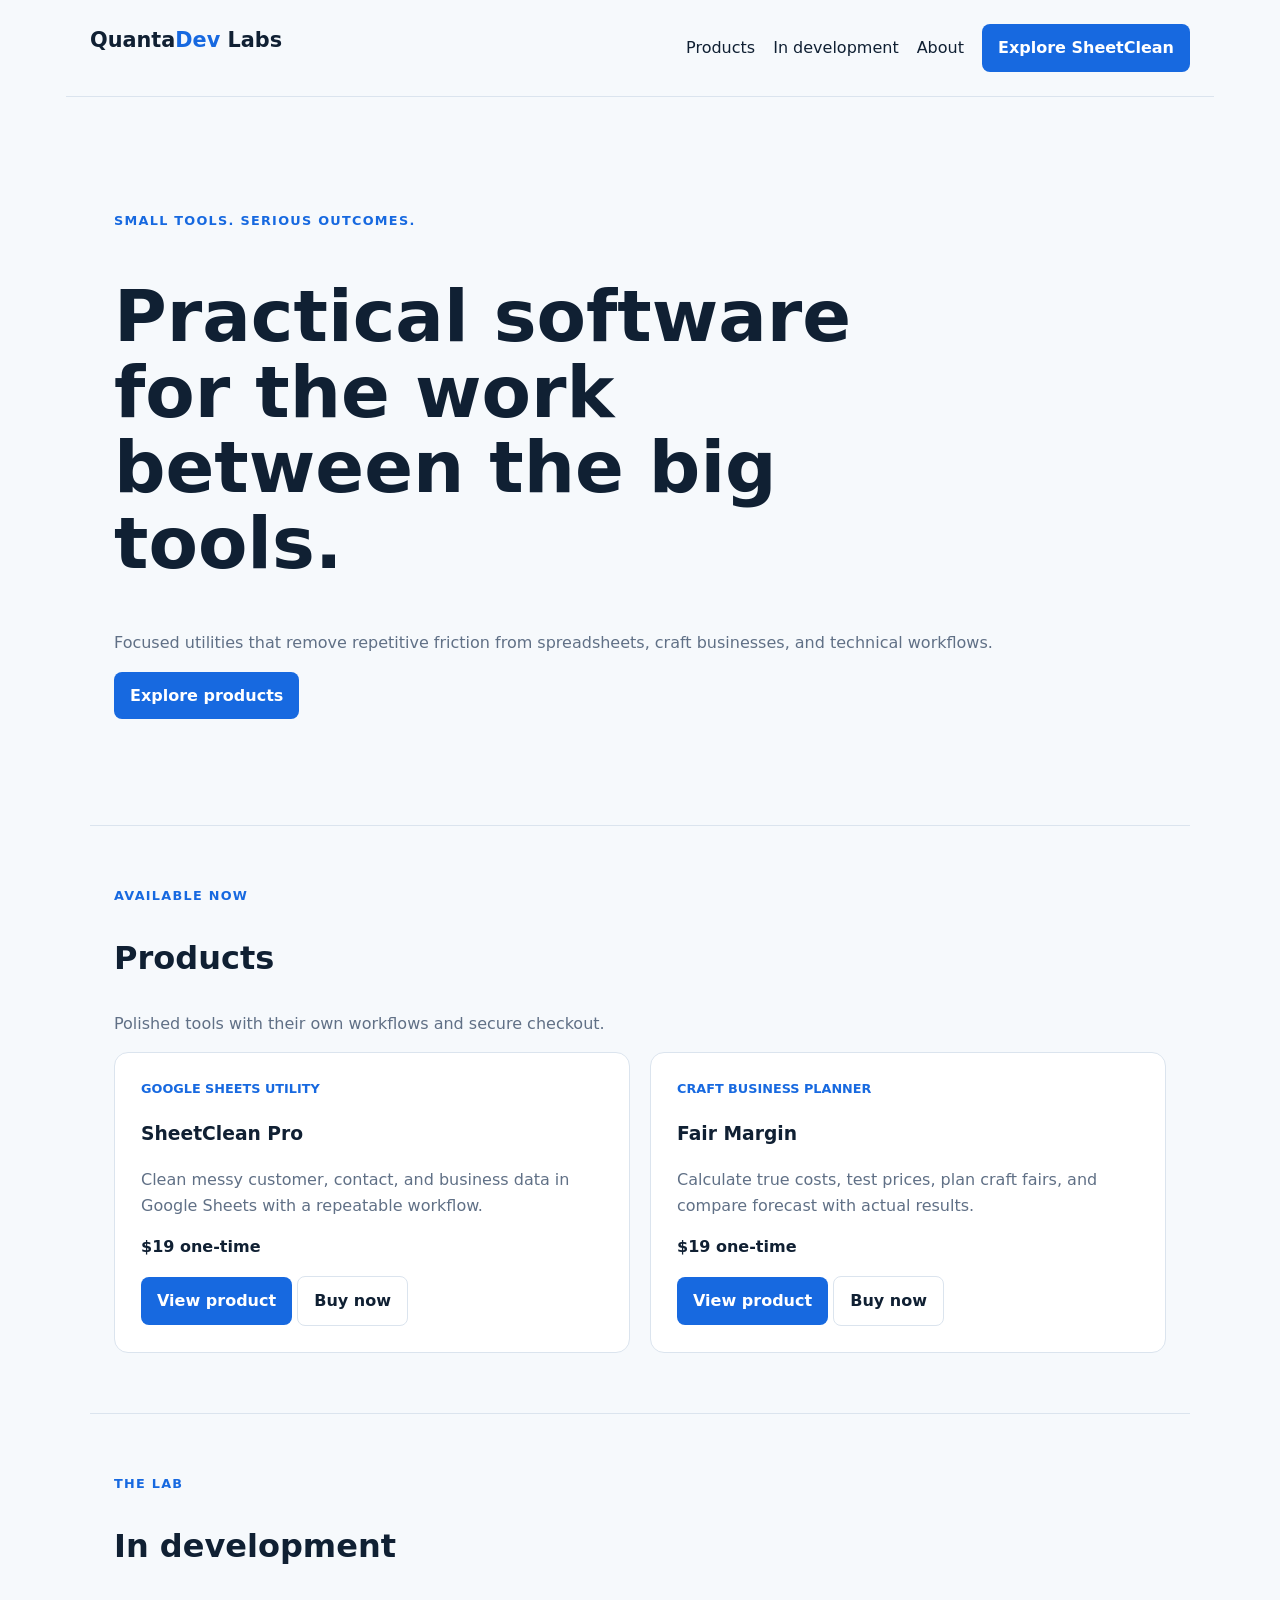
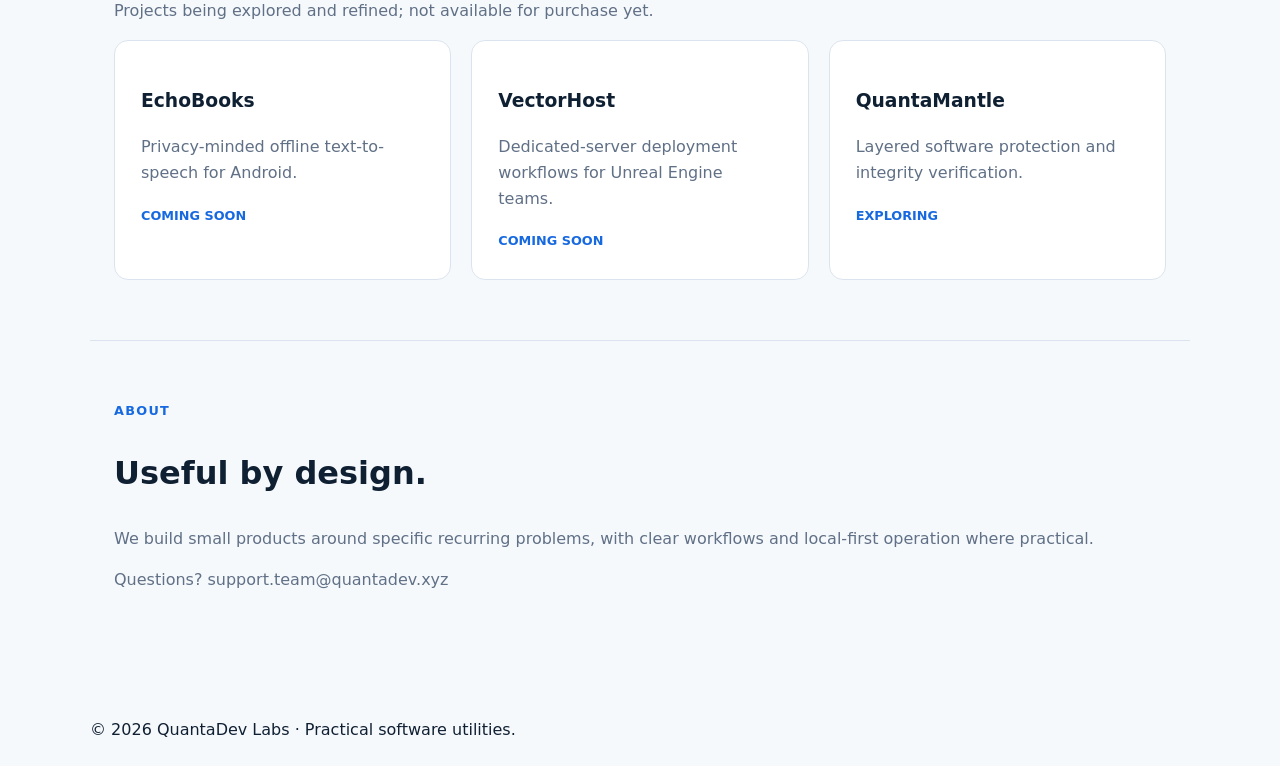
==== index.html @ f4b13699 "Refresh QuantaDev product showcase" ====
<!doctype html><html><head><meta charset="utf-8"><meta name="viewport" content="width=device-width,initial-scale=1"><title>QuantaDev Labs | Focused software utilities</title><style>body{margin:0;font:16px/1.6 system-ui;color:#102033;background:#f6f9fc}main,header,footer{max-width:1100px;margin:auto;padding:24px}header{display:flex;justify-content:space-between;border-bottom:1px solid #dbe4ee}.brand{font-weight:800;font-size:1.3rem}.brand span{color:#1769e0}nav{display:flex;gap:18px;align-items:center}a{text-decoration:none;color:inherit}.btn{display:inline-block;background:#1769e0;color:white;padding:11px 16px;border-radius:8px;font-weight:700}.ghost{background:white;color:#102033;border:1px solid #dbe4ee}.hero{padding:90px 24px}.eyebrow{color:#1769e0;font-weight:800;text-transform:uppercase;letter-spacing:.1em;font-size:.8rem}h1{font-size:clamp(2.5rem,6vw,4.5rem);line-height:1.05;max-width:800px}h2{font-size:2rem}p{color:#607086}.grid{display:grid;grid-template-columns:repeat(2,1fr);gap:20px}.dev{grid-template-columns:repeat(3,1fr)}section{padding:60px 24px;border-top:1px solid #dbe4ee}.card{background:#fff;border:1px solid #dbe4ee;border-radius:14px;padding:26px}.tag{color:#1769e0;font-weight:700;font-size:.8rem;text-transform:uppercase}.price{font-weight:800;margin:16px 0}@media(max-width:700px){nav a:not(.btn){display:none}.grid,.dev{grid-template-columns:1fr}}</style></head><body><header><a class="brand" href="index.html">Quanta<span>Dev</span> Labs</a><nav><a href="#products">Products</a><a href="#development">In development</a><a href="#about">About</a><a class="btn" href="sheetclean-pro.html">Explore SheetClean</a></nav></header><main><div class="hero"><div class="eyebrow">Small tools. Serious outcomes.</div><h1>Practical software for the work between the big tools.</h1><p>Focused utilities that remove repetitive friction from spreadsheets, craft businesses, and technical workflows.</p><p><a class="btn" href="#products">Explore products</a></p></div><section id="products"><div class="eyebrow">Available now</div><h2>Products</h2><p>Polished tools with their own workflows and secure checkout.</p><div class="grid"><article class="card"><div class="tag">Google Sheets utility</div><h3>SheetClean Pro</h3><p>Clean messy customer, contact, and business data in Google Sheets with a repeatable workflow.</p><div class="price">$19 one-time</div><a class="btn" href="sheetclean-pro.html">View product</a> <a class="btn ghost" href="https://payhip.com/b/Xvz1y">Buy now</a></article><article class="card"><div class="tag">Craft business planner</div><h3>Fair Margin</h3><p>Calculate true costs, test prices, plan craft fairs, and compare forecast with actual results.</p><div class="price">$19 one-time</div><a class="btn" href="fair-margin.html">View product</a> <a class="btn ghost" href="https://payhip.com/b/0EDwq">Buy now</a></article></div></section><section id="development"><div class="eyebrow">The lab</div><h2>In development</h2><p>Projects being explored and refined; not available for purchase yet.</p><div class="grid dev"><article class="card"><h3>EchoBooks</h3><p>Privacy-minded offline text-to-speech for Android.</p><span class="tag">Coming soon</span></article><article class="card"><h3>VectorHost</h3><p>Dedicated-server deployment workflows for Unreal Engine teams.</p><span class="tag">Coming soon</span></article><article class="card"><h3>QuantaMantle</h3><p>Layered software protection and integrity verification.</p><span class="tag">Exploring</span></article></div></section><section id="about"><div class="eyebrow">About</div><h2>Useful by design.</h2><p>We build small products around specific recurring problems, with clear workflows and local-first operation where practical.</p><p>Questions? <a href="mailto:support.team@quantadev.xyz">support.team@quantadev.xyz</a></p></section></main><footer>© 2026 QuantaDev Labs · Practical software utilities.</footer></body></html>
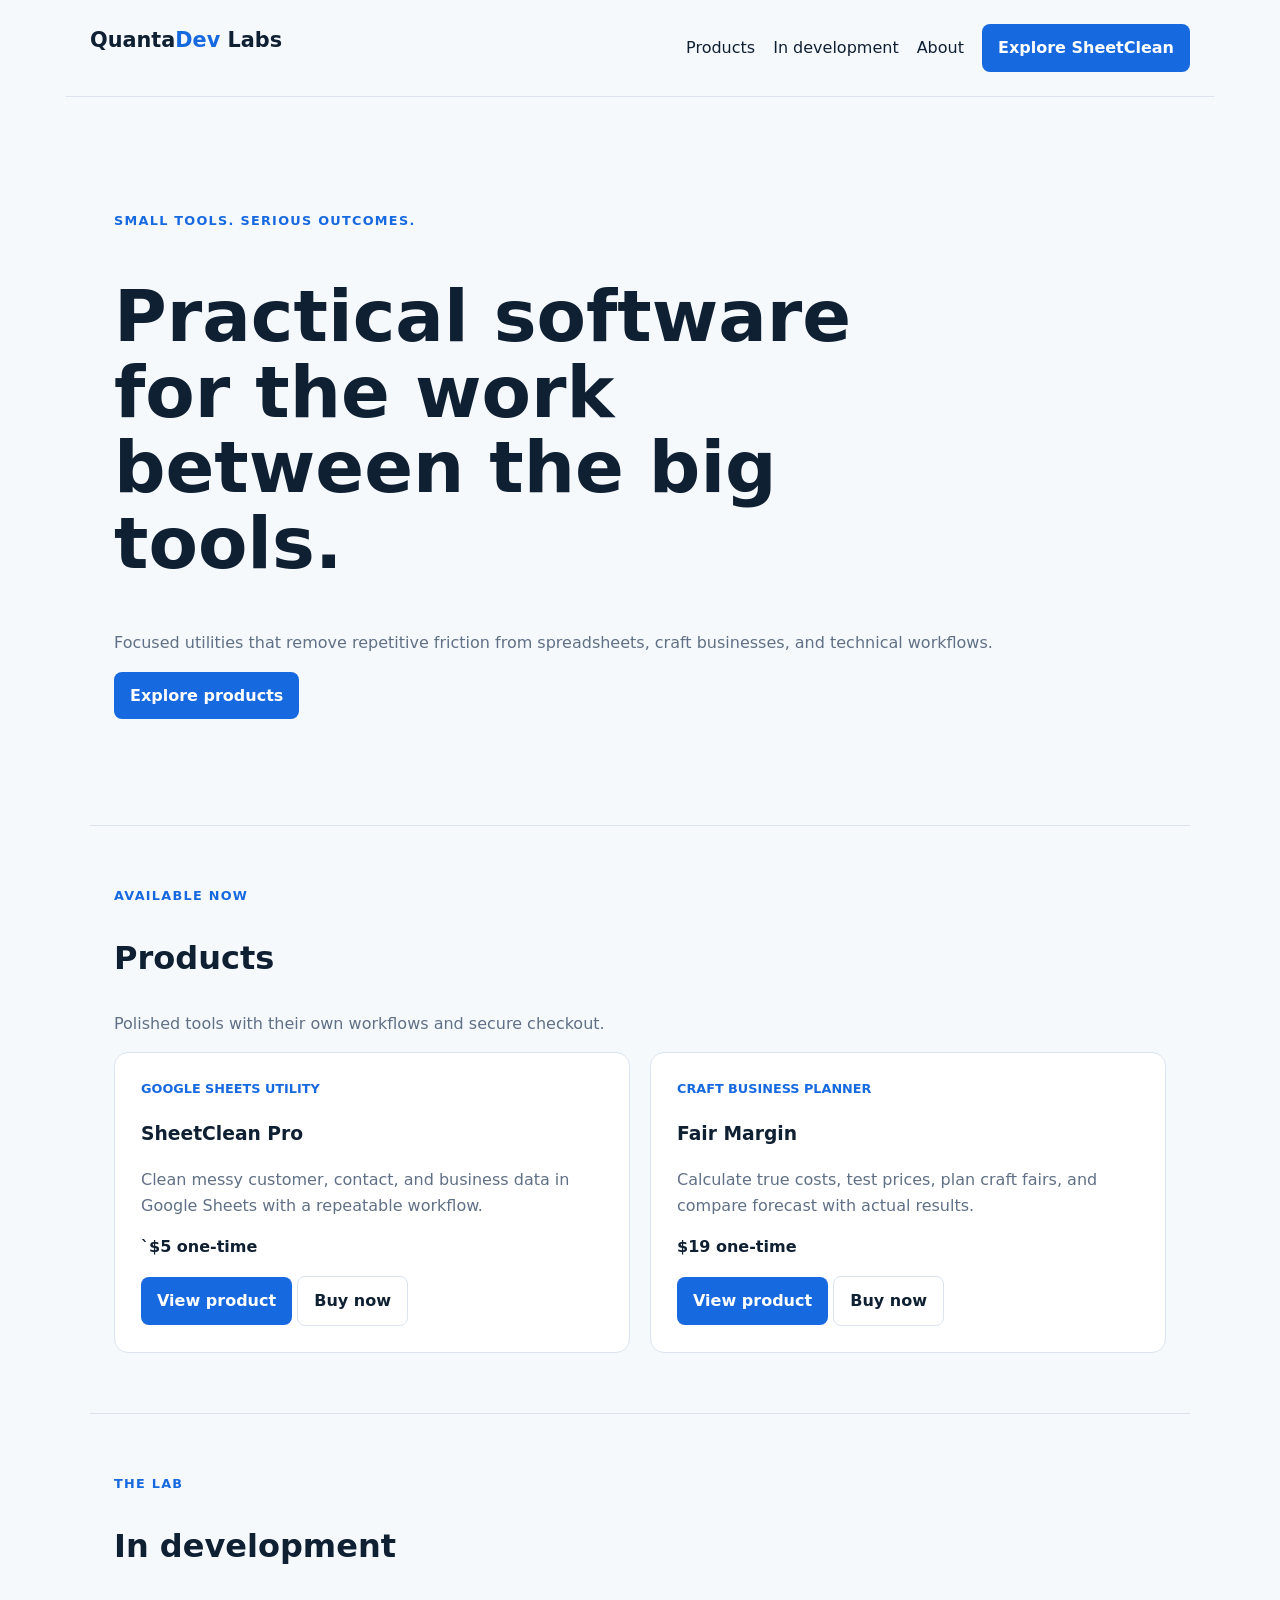
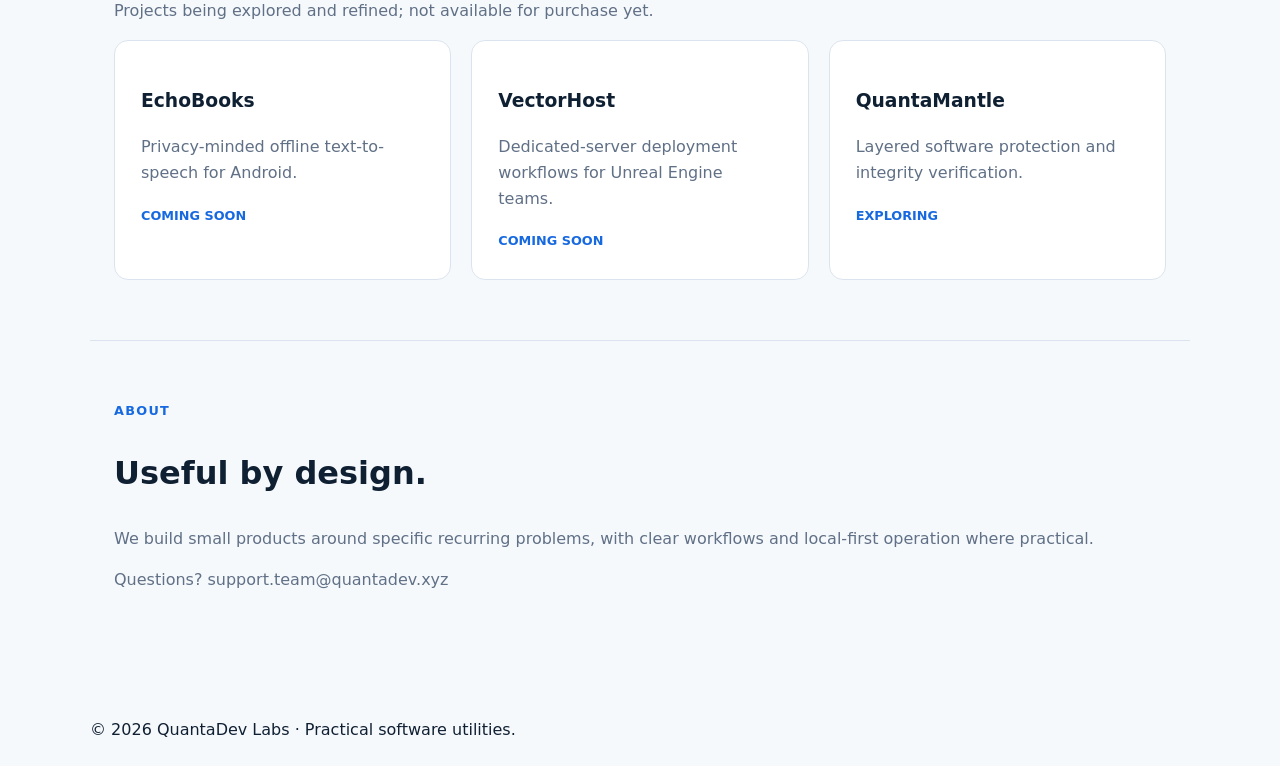
==== commit 3b6cebb0: "Correct SheetClean Pro price" ====
--- a/index.html
+++ b/index.html
@@ -1 +1 @@
-<!doctype html><html><head><meta charset="utf-8"><meta name="viewport" content="width=device-width,initial-scale=1"><title>QuantaDev Labs | Focused software utilities</title><style>body{margin:0;font:16px/1.6 system-ui;color:#102033;background:#f6f9fc}main,header,footer{max-width:1100px;margin:auto;padding:24px}header{display:flex;justify-content:space-between;border-bottom:1px solid #dbe4ee}.brand{font-weight:800;font-size:1.3rem}.brand span{color:#1769e0}nav{display:flex;gap:18px;align-items:center}a{text-decoration:none;color:inherit}.btn{display:inline-block;background:#1769e0;color:white;padding:11px 16px;border-radius:8px;font-weight:700}.ghost{background:white;color:#102033;border:1px solid #dbe4ee}.hero{padding:90px 24px}.eyebrow{color:#1769e0;font-weight:800;text-transform:uppercase;letter-spacing:.1em;font-size:.8rem}h1{font-size:clamp(2.5rem,6vw,4.5rem);line-height:1.05;max-width:800px}h2{font-size:2rem}p{color:#607086}.grid{display:grid;grid-template-columns:repeat(2,1fr);gap:20px}.dev{grid-template-columns:repeat(3,1fr)}section{padding:60px 24px;border-top:1px solid #dbe4ee}.card{background:#fff;border:1px solid #dbe4ee;border-radius:14px;padding:26px}.tag{color:#1769e0;font-weight:700;font-size:.8rem;text-transform:uppercase}.price{font-weight:800;margin:16px 0}@media(max-width:700px){nav a:not(.btn){display:none}.grid,.dev{grid-template-columns:1fr}}</style></head><body><header><a class="brand" href="index.html">Quanta<span>Dev</span> Labs</a><nav><a href="#products">Products</a><a href="#development">In development</a><a href="#about">About</a><a class="btn" href="sheetclean-pro.html">Explore SheetClean</a></nav></header><main><div class="hero"><div class="eyebrow">Small tools. Serious outcomes.</div><h1>Practical software for the work between the big tools.</h1><p>Focused utilities that remove repetitive friction from spreadsheets, craft businesses, and technical workflows.</p><p><a class="btn" href="#products">Explore products</a></p></div><section id="products"><div class="eyebrow">Available now</div><h2>Products</h2><p>Polished tools with their own workflows and secure checkout.</p><div class="grid"><article class="card"><div class="tag">Google Sheets utility</div><h3>SheetClean Pro</h3><p>Clean messy customer, contact, and business data in Google Sheets with a repeatable workflow.</p><div class="price">$19 one-time</div><a class="btn" href="sheetclean-pro.html">View product</a> <a class="btn ghost" href="https://payhip.com/b/Xvz1y">Buy now</a></article><article class="card"><div class="tag">Craft business planner</div><h3>Fair Margin</h3><p>Calculate true costs, test prices, plan craft fairs, and compare forecast with actual results.</p><div class="price">$19 one-time</div><a class="btn" href="fair-margin.html">View product</a> <a class="btn ghost" href="https://payhip.com/b/0EDwq">Buy now</a></article></div></section><section id="development"><div class="eyebrow">The lab</div><h2>In development</h2><p>Projects being explored and refined; not available for purchase yet.</p><div class="grid dev"><article class="card"><h3>EchoBooks</h3><p>Privacy-minded offline text-to-speech for Android.</p><span class="tag">Coming soon</span></article><article class="card"><h3>VectorHost</h3><p>Dedicated-server deployment workflows for Unreal Engine teams.</p><span class="tag">Coming soon</span></article><article class="card"><h3>QuantaMantle</h3><p>Layered software protection and integrity verification.</p><span class="tag">Exploring</span></article></div></section><section id="about"><div class="eyebrow">About</div><h2>Useful by design.</h2><p>We build small products around specific recurring problems, with clear workflows and local-first operation where practical.</p><p>Questions? <a href="mailto:support.team@quantadev.xyz">support.team@quantadev.xyz</a></p></section></main><footer>© 2026 QuantaDev Labs · Practical software utilities.</footer></body></html>
+<!doctype html><html><head><meta charset="utf-8"><meta name="viewport" content="width=device-width,initial-scale=1"><title>QuantaDev Labs | Focused software utilities</title><style>body{margin:0;font:16px/1.6 system-ui;color:#102033;background:#f6f9fc}main,header,footer{max-width:1100px;margin:auto;padding:24px}header{display:flex;justify-content:space-between;border-bottom:1px solid #dbe4ee}.brand{font-weight:800;font-size:1.3rem}.brand span{color:#1769e0}nav{display:flex;gap:18px;align-items:center}a{text-decoration:none;color:inherit}.btn{display:inline-block;background:#1769e0;color:white;padding:11px 16px;border-radius:8px;font-weight:700}.ghost{background:white;color:#102033;border:1px solid #dbe4ee}.hero{padding:90px 24px}.eyebrow{color:#1769e0;font-weight:800;text-transform:uppercase;letter-spacing:.1em;font-size:.8rem}h1{font-size:clamp(2.5rem,6vw,4.5rem);line-height:1.05;max-width:800px}h2{font-size:2rem}p{color:#607086}.grid{display:grid;grid-template-columns:repeat(2,1fr);gap:20px}.dev{grid-template-columns:repeat(3,1fr)}section{padding:60px 24px;border-top:1px solid #dbe4ee}.card{background:#fff;border:1px solid #dbe4ee;border-radius:14px;padding:26px}.tag{color:#1769e0;font-weight:700;font-size:.8rem;text-transform:uppercase}.price{font-weight:800;margin:16px 0}@media(max-width:700px){nav a:not(.btn){display:none}.grid,.dev{grid-template-columns:1fr}}</style></head><body><header><a class="brand" href="index.html">Quanta<span>Dev</span> Labs</a><nav><a href="#products">Products</a><a href="#development">In development</a><a href="#about">About</a><a class="btn" href="sheetclean-pro.html">Explore SheetClean</a></nav></header><main><div class="hero"><div class="eyebrow">Small tools. Serious outcomes.</div><h1>Practical software for the work between the big tools.</h1><p>Focused utilities that remove repetitive friction from spreadsheets, craft businesses, and technical workflows.</p><p><a class="btn" href="#products">Explore products</a></p></div><section id="products"><div class="eyebrow">Available now</div><h2>Products</h2><p>Polished tools with their own workflows and secure checkout.</p><div class="grid"><article class="card"><div class="tag">Google Sheets utility</div><h3>SheetClean Pro</h3><p>Clean messy customer, contact, and business data in Google Sheets with a repeatable workflow.</p><div class="price">`$5 one-time</div><a class="btn" href="sheetclean-pro.html">View product</a> <a class="btn ghost" href="https://payhip.com/b/Xvz1y">Buy now</a></article><article class="card"><div class="tag">Craft business planner</div><h3>Fair Margin</h3><p>Calculate true costs, test prices, plan craft fairs, and compare forecast with actual results.</p><div class="price">$19 one-time</div><a class="btn" href="fair-margin.html">View product</a> <a class="btn ghost" href="https://payhip.com/b/0EDwq">Buy now</a></article></div></section><section id="development"><div class="eyebrow">The lab</div><h2>In development</h2><p>Projects being explored and refined; not available for purchase yet.</p><div class="grid dev"><article class="card"><h3>EchoBooks</h3><p>Privacy-minded offline text-to-speech for Android.</p><span class="tag">Coming soon</span></article><article class="card"><h3>VectorHost</h3><p>Dedicated-server deployment workflows for Unreal Engine teams.</p><span class="tag">Coming soon</span></article><article class="card"><h3>QuantaMantle</h3><p>Layered software protection and integrity verification.</p><span class="tag">Exploring</span></article></div></section><section id="about"><div class="eyebrow">About</div><h2>Useful by design.</h2><p>We build small products around specific recurring problems, with clear workflows and local-first operation where practical.</p><p>Questions? <a href="mailto:support.team@quantadev.xyz">support.team@quantadev.xyz</a></p></section></main><footer>© 2026 QuantaDev Labs · Practical software utilities.</footer></body></html>
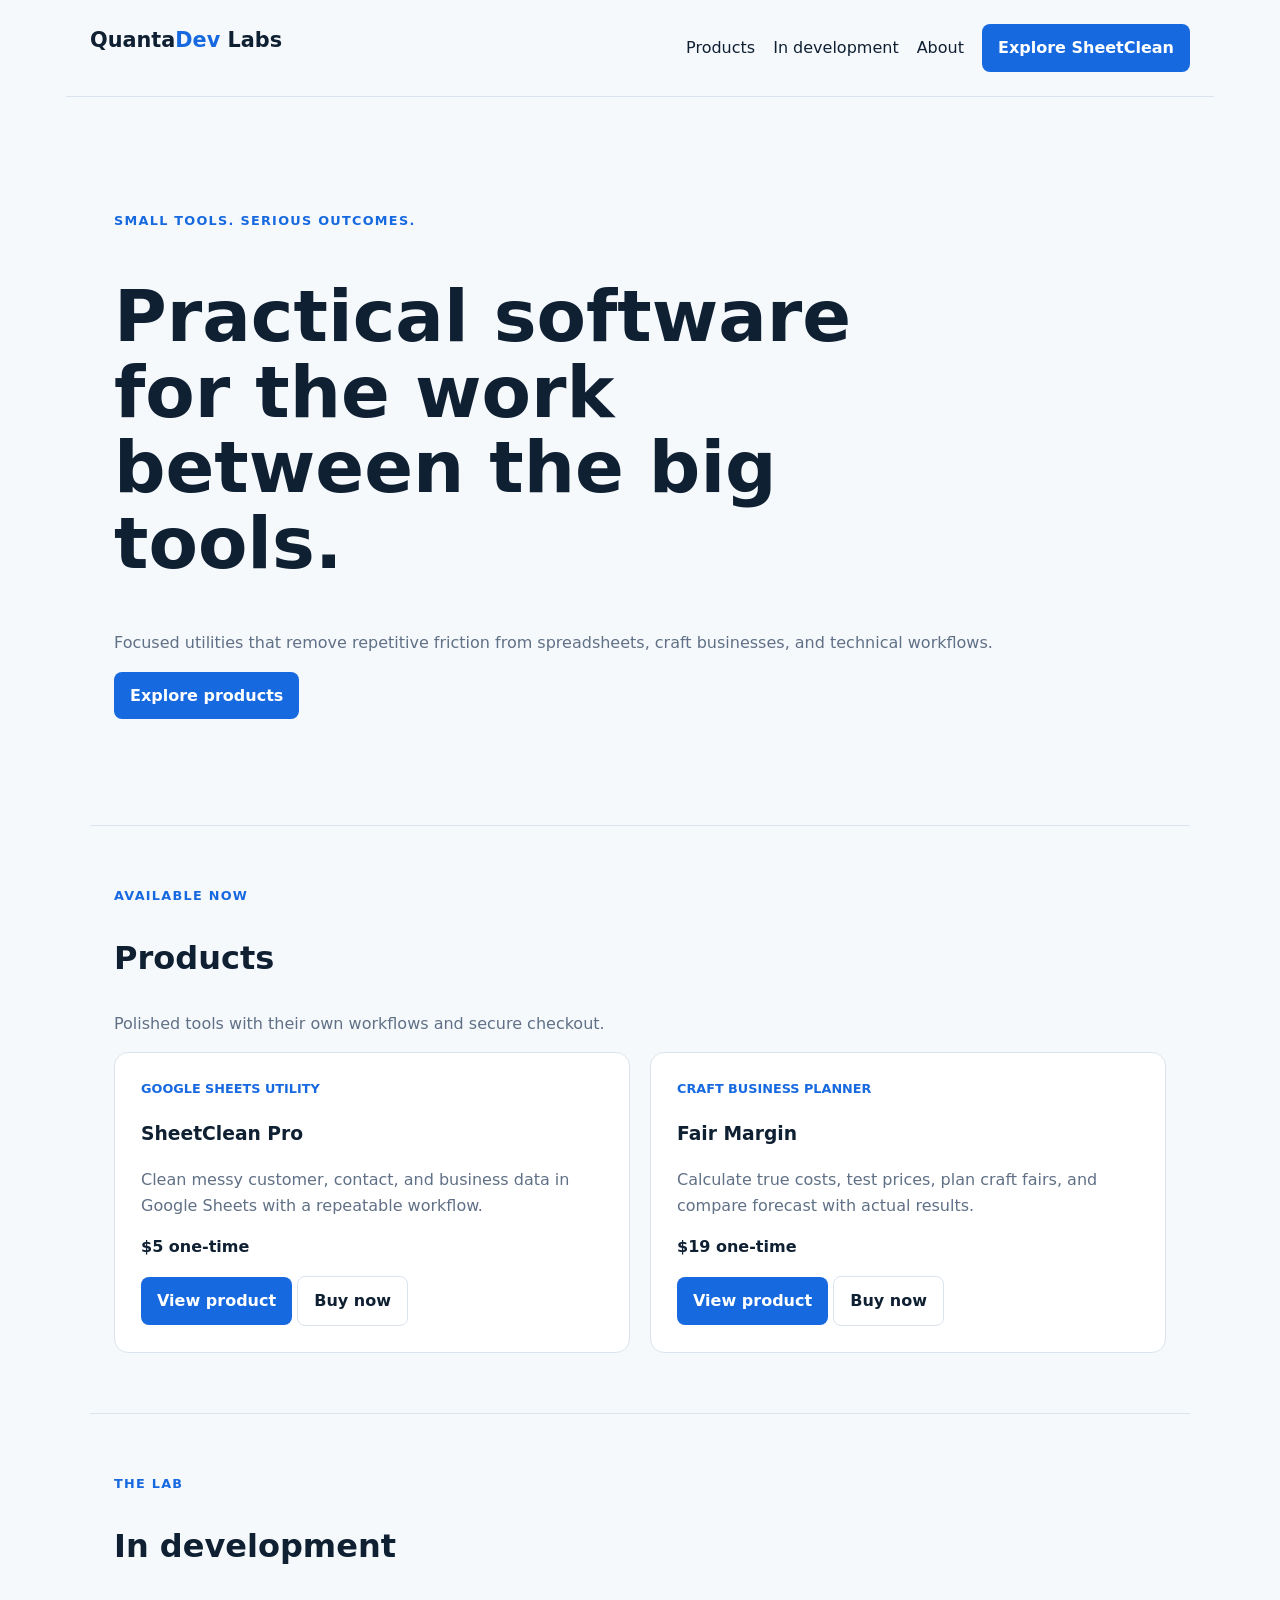
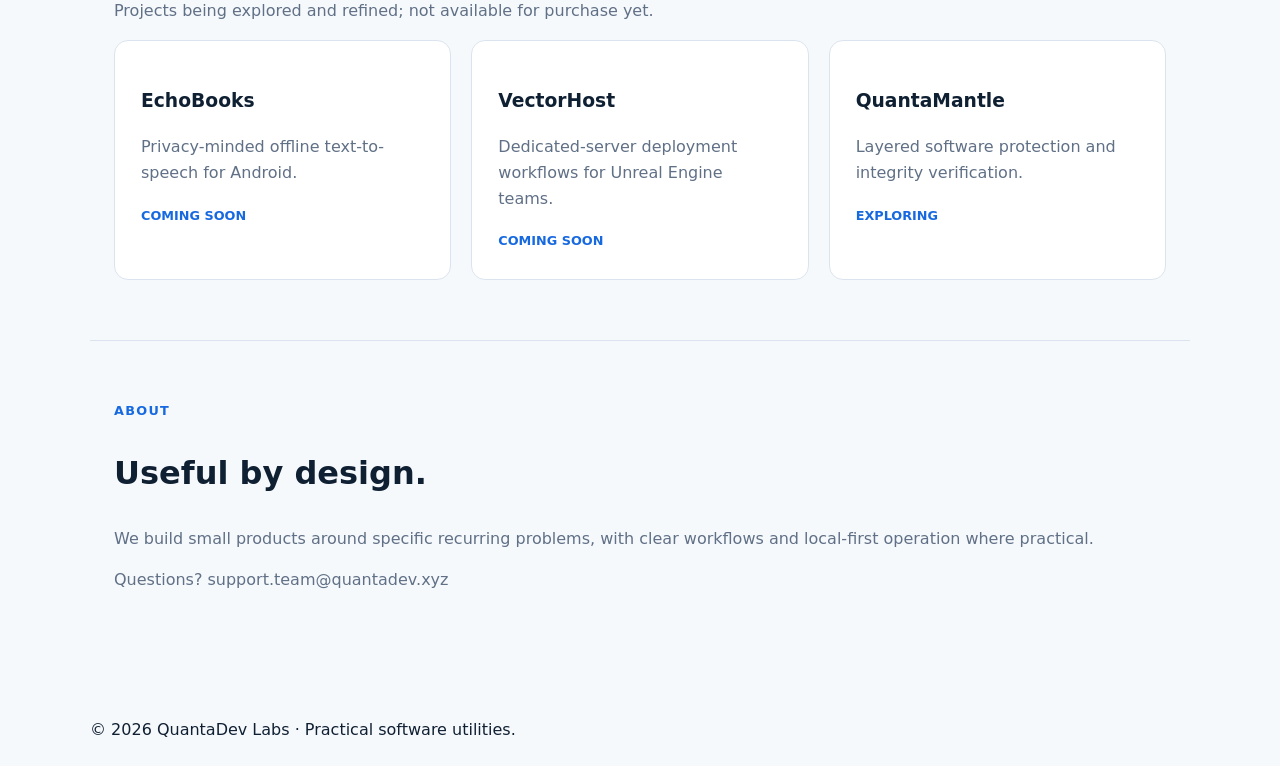
==== commit 3c76490b: "Fix SheetClean price display" ====
--- a/index.html
+++ b/index.html
@@ -1 +1 @@
-<!doctype html><html><head><meta charset="utf-8"><meta name="viewport" content="width=device-width,initial-scale=1"><title>QuantaDev Labs | Focused software utilities</title><style>body{margin:0;font:16px/1.6 system-ui;color:#102033;background:#f6f9fc}main,header,footer{max-width:1100px;margin:auto;padding:24px}header{display:flex;justify-content:space-between;border-bottom:1px solid #dbe4ee}.brand{font-weight:800;font-size:1.3rem}.brand span{color:#1769e0}nav{display:flex;gap:18px;align-items:center}a{text-decoration:none;color:inherit}.btn{display:inline-block;background:#1769e0;color:white;padding:11px 16px;border-radius:8px;font-weight:700}.ghost{background:white;color:#102033;border:1px solid #dbe4ee}.hero{padding:90px 24px}.eyebrow{color:#1769e0;font-weight:800;text-transform:uppercase;letter-spacing:.1em;font-size:.8rem}h1{font-size:clamp(2.5rem,6vw,4.5rem);line-height:1.05;max-width:800px}h2{font-size:2rem}p{color:#607086}.grid{display:grid;grid-template-columns:repeat(2,1fr);gap:20px}.dev{grid-template-columns:repeat(3,1fr)}section{padding:60px 24px;border-top:1px solid #dbe4ee}.card{background:#fff;border:1px solid #dbe4ee;border-radius:14px;padding:26px}.tag{color:#1769e0;font-weight:700;font-size:.8rem;text-transform:uppercase}.price{font-weight:800;margin:16px 0}@media(max-width:700px){nav a:not(.btn){display:none}.grid,.dev{grid-template-columns:1fr}}</style></head><body><header><a class="brand" href="index.html">Quanta<span>Dev</span> Labs</a><nav><a href="#products">Products</a><a href="#development">In development</a><a href="#about">About</a><a class="btn" href="sheetclean-pro.html">Explore SheetClean</a></nav></header><main><div class="hero"><div class="eyebrow">Small tools. Serious outcomes.</div><h1>Practical software for the work between the big tools.</h1><p>Focused utilities that remove repetitive friction from spreadsheets, craft businesses, and technical workflows.</p><p><a class="btn" href="#products">Explore products</a></p></div><section id="products"><div class="eyebrow">Available now</div><h2>Products</h2><p>Polished tools with their own workflows and secure checkout.</p><div class="grid"><article class="card"><div class="tag">Google Sheets utility</div><h3>SheetClean Pro</h3><p>Clean messy customer, contact, and business data in Google Sheets with a repeatable workflow.</p><div class="price">`$5 one-time</div><a class="btn" href="sheetclean-pro.html">View product</a> <a class="btn ghost" href="https://payhip.com/b/Xvz1y">Buy now</a></article><article class="card"><div class="tag">Craft business planner</div><h3>Fair Margin</h3><p>Calculate true costs, test prices, plan craft fairs, and compare forecast with actual results.</p><div class="price">$19 one-time</div><a class="btn" href="fair-margin.html">View product</a> <a class="btn ghost" href="https://payhip.com/b/0EDwq">Buy now</a></article></div></section><section id="development"><div class="eyebrow">The lab</div><h2>In development</h2><p>Projects being explored and refined; not available for purchase yet.</p><div class="grid dev"><article class="card"><h3>EchoBooks</h3><p>Privacy-minded offline text-to-speech for Android.</p><span class="tag">Coming soon</span></article><article class="card"><h3>VectorHost</h3><p>Dedicated-server deployment workflows for Unreal Engine teams.</p><span class="tag">Coming soon</span></article><article class="card"><h3>QuantaMantle</h3><p>Layered software protection and integrity verification.</p><span class="tag">Exploring</span></article></div></section><section id="about"><div class="eyebrow">About</div><h2>Useful by design.</h2><p>We build small products around specific recurring problems, with clear workflows and local-first operation where practical.</p><p>Questions? <a href="mailto:support.team@quantadev.xyz">support.team@quantadev.xyz</a></p></section></main><footer>© 2026 QuantaDev Labs · Practical software utilities.</footer></body></html>
+<!doctype html><html><head><meta charset="utf-8"><meta name="viewport" content="width=device-width,initial-scale=1"><title>QuantaDev Labs | Focused software utilities</title><style>body{margin:0;font:16px/1.6 system-ui;color:#102033;background:#f6f9fc}main,header,footer{max-width:1100px;margin:auto;padding:24px}header{display:flex;justify-content:space-between;border-bottom:1px solid #dbe4ee}.brand{font-weight:800;font-size:1.3rem}.brand span{color:#1769e0}nav{display:flex;gap:18px;align-items:center}a{text-decoration:none;color:inherit}.btn{display:inline-block;background:#1769e0;color:white;padding:11px 16px;border-radius:8px;font-weight:700}.ghost{background:white;color:#102033;border:1px solid #dbe4ee}.hero{padding:90px 24px}.eyebrow{color:#1769e0;font-weight:800;text-transform:uppercase;letter-spacing:.1em;font-size:.8rem}h1{font-size:clamp(2.5rem,6vw,4.5rem);line-height:1.05;max-width:800px}h2{font-size:2rem}p{color:#607086}.grid{display:grid;grid-template-columns:repeat(2,1fr);gap:20px}.dev{grid-template-columns:repeat(3,1fr)}section{padding:60px 24px;border-top:1px solid #dbe4ee}.card{background:#fff;border:1px solid #dbe4ee;border-radius:14px;padding:26px}.tag{color:#1769e0;font-weight:700;font-size:.8rem;text-transform:uppercase}.price{font-weight:800;margin:16px 0}@media(max-width:700px){nav a:not(.btn){display:none}.grid,.dev{grid-template-columns:1fr}}</style></head><body><header><a class="brand" href="index.html">Quanta<span>Dev</span> Labs</a><nav><a href="#products">Products</a><a href="#development">In development</a><a href="#about">About</a><a class="btn" href="sheetclean-pro.html">Explore SheetClean</a></nav></header><main><div class="hero"><div class="eyebrow">Small tools. Serious outcomes.</div><h1>Practical software for the work between the big tools.</h1><p>Focused utilities that remove repetitive friction from spreadsheets, craft businesses, and technical workflows.</p><p><a class="btn" href="#products">Explore products</a></p></div><section id="products"><div class="eyebrow">Available now</div><h2>Products</h2><p>Polished tools with their own workflows and secure checkout.</p><div class="grid"><article class="card"><div class="tag">Google Sheets utility</div><h3>SheetClean Pro</h3><p>Clean messy customer, contact, and business data in Google Sheets with a repeatable workflow.</p><div class="price">$5 one-time</div><a class="btn" href="sheetclean-pro.html">View product</a> <a class="btn ghost" href="https://payhip.com/b/Xvz1y">Buy now</a></article><article class="card"><div class="tag">Craft business planner</div><h3>Fair Margin</h3><p>Calculate true costs, test prices, plan craft fairs, and compare forecast with actual results.</p><div class="price">$19 one-time</div><a class="btn" href="fair-margin.html">View product</a> <a class="btn ghost" href="https://payhip.com/b/0EDwq">Buy now</a></article></div></section><section id="development"><div class="eyebrow">The lab</div><h2>In development</h2><p>Projects being explored and refined; not available for purchase yet.</p><div class="grid dev"><article class="card"><h3>EchoBooks</h3><p>Privacy-minded offline text-to-speech for Android.</p><span class="tag">Coming soon</span></article><article class="card"><h3>VectorHost</h3><p>Dedicated-server deployment workflows for Unreal Engine teams.</p><span class="tag">Coming soon</span></article><article class="card"><h3>QuantaMantle</h3><p>Layered software protection and integrity verification.</p><span class="tag">Exploring</span></article></div></section><section id="about"><div class="eyebrow">About</div><h2>Useful by design.</h2><p>We build small products around specific recurring problems, with clear workflows and local-first operation where practical.</p><p>Questions? <a href="mailto:support.team@quantadev.xyz">support.team@quantadev.xyz</a></p></section></main><footer>© 2026 QuantaDev Labs · Practical software utilities.</footer></body></html>
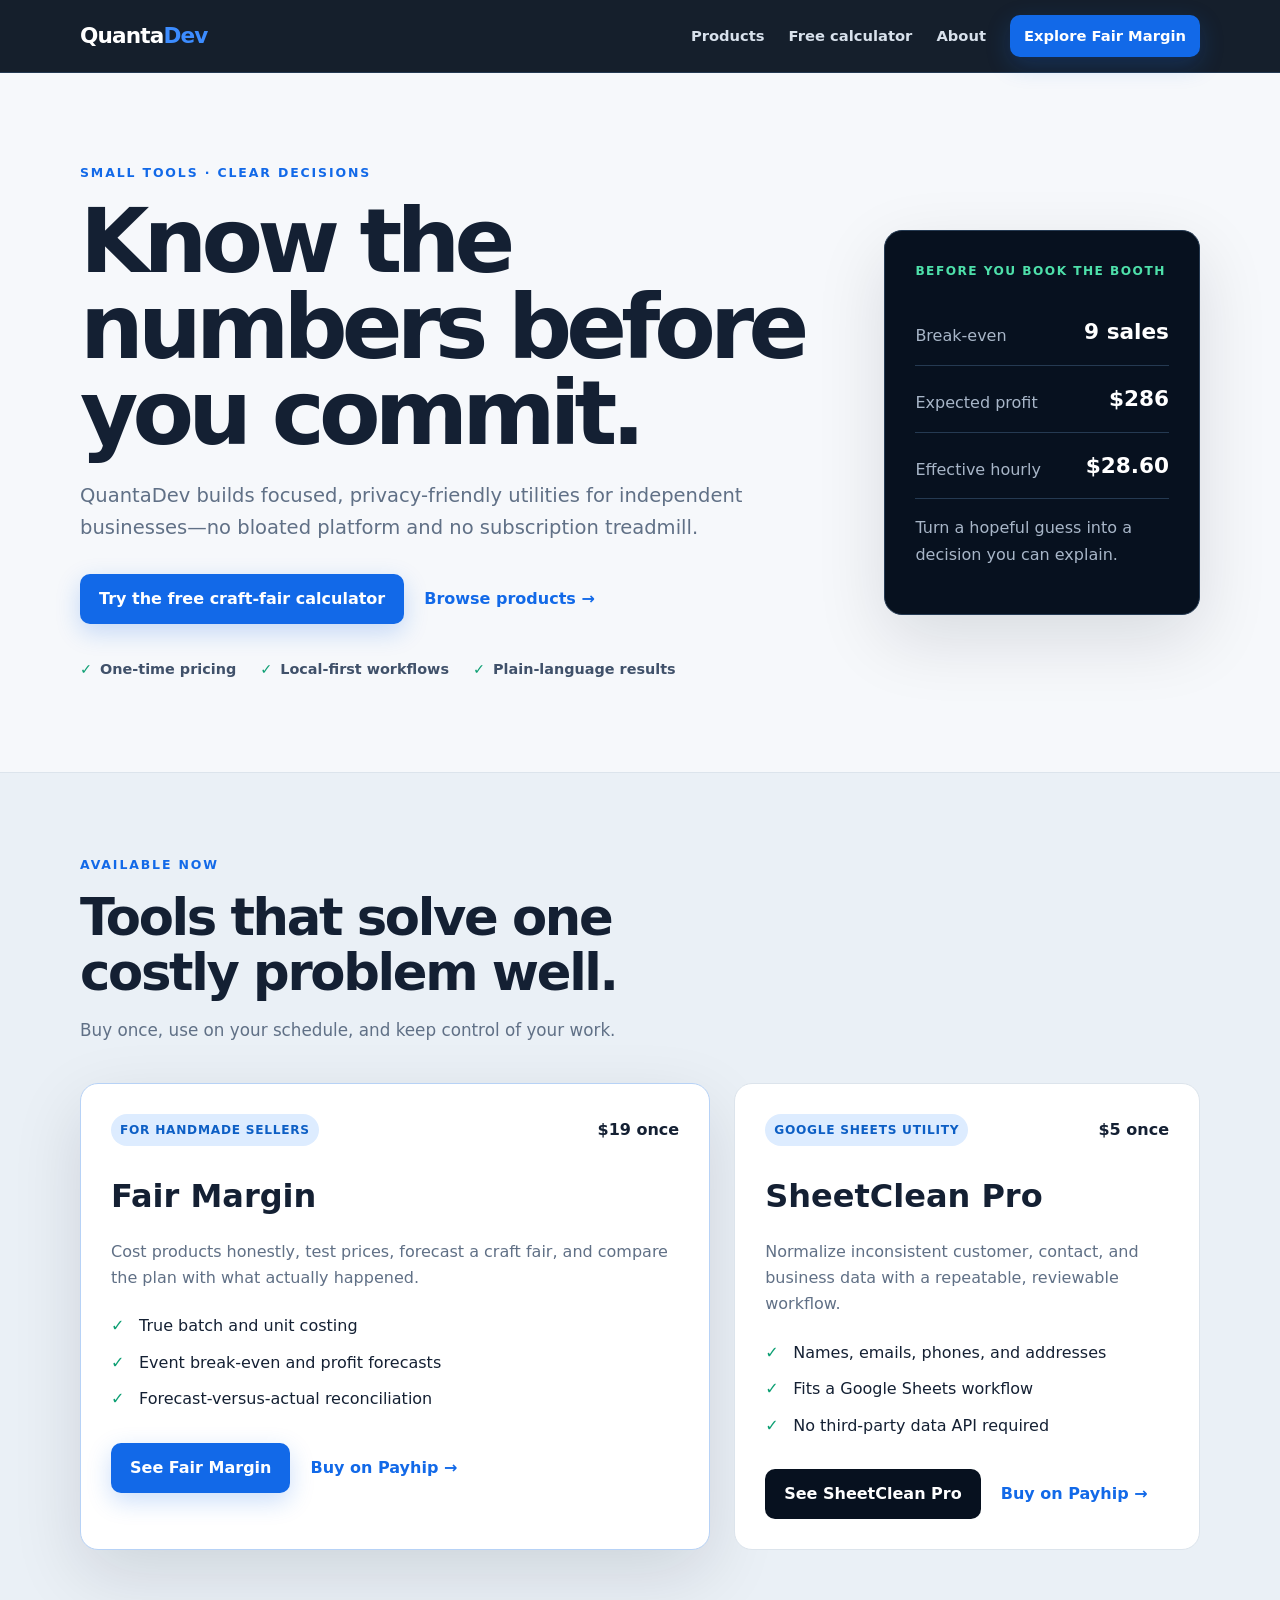
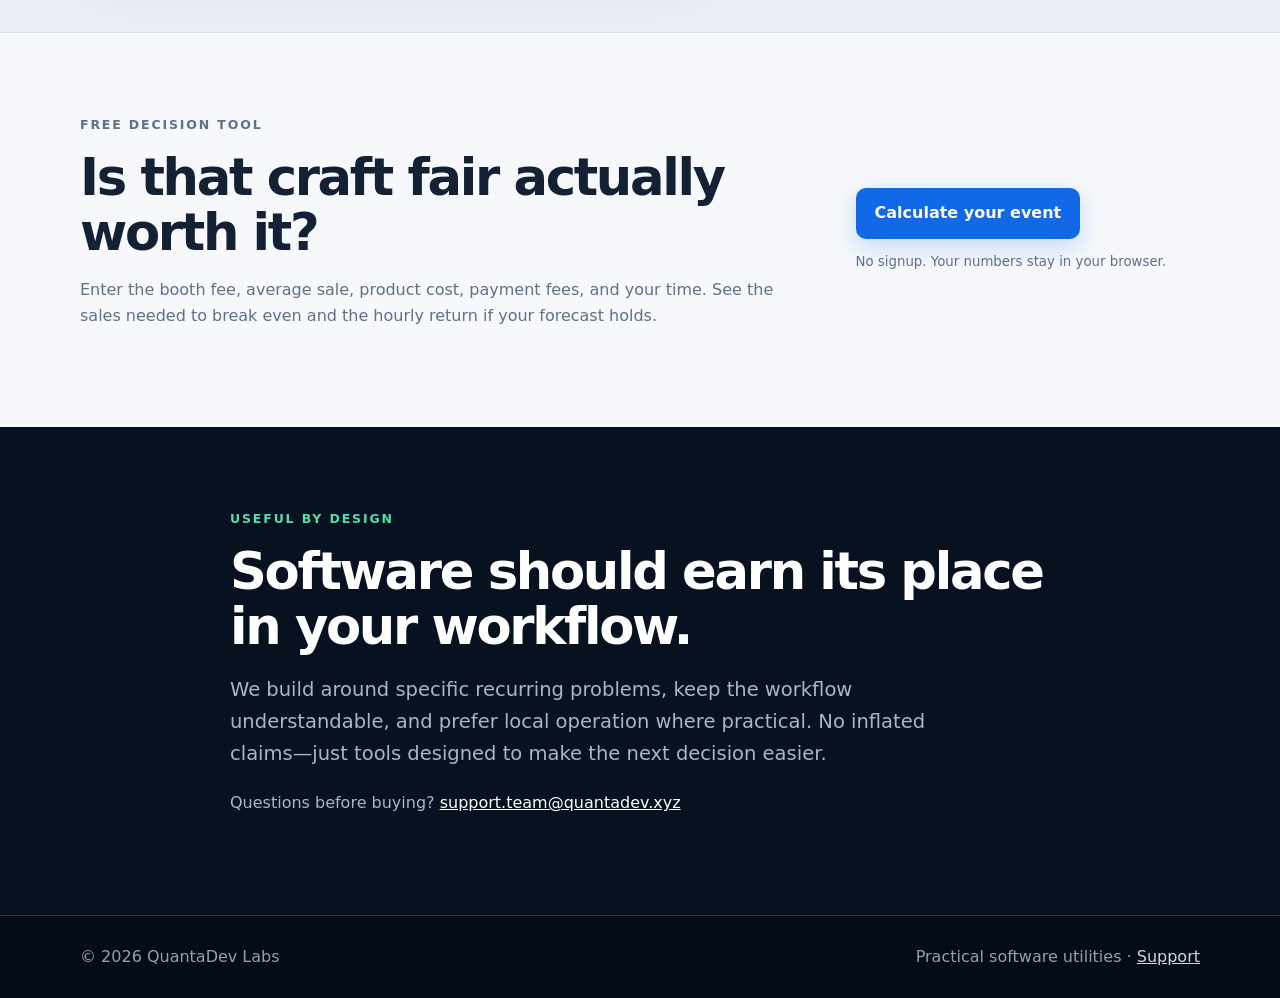
==== commit b944c866: "Add craft fair calculator and refresh storefront" ====
--- a/index.html
+++ b/index.html
@@ -1 +1,34 @@
-<!doctype html><html><head><meta charset="utf-8"><meta name="viewport" content="width=device-width,initial-scale=1"><title>QuantaDev Labs | Focused software utilities</title><style>body{margin:0;font:16px/1.6 system-ui;color:#102033;background:#f6f9fc}main,header,footer{max-width:1100px;margin:auto;padding:24px}header{display:flex;justify-content:space-between;border-bottom:1px solid #dbe4ee}.brand{font-weight:800;font-size:1.3rem}.brand span{color:#1769e0}nav{display:flex;gap:18px;align-items:center}a{text-decoration:none;color:inherit}.btn{display:inline-block;background:#1769e0;color:white;padding:11px 16px;border-radius:8px;font-weight:700}.ghost{background:white;color:#102033;border:1px solid #dbe4ee}.hero{padding:90px 24px}.eyebrow{color:#1769e0;font-weight:800;text-transform:uppercase;letter-spacing:.1em;font-size:.8rem}h1{font-size:clamp(2.5rem,6vw,4.5rem);line-height:1.05;max-width:800px}h2{font-size:2rem}p{color:#607086}.grid{display:grid;grid-template-columns:repeat(2,1fr);gap:20px}.dev{grid-template-columns:repeat(3,1fr)}section{padding:60px 24px;border-top:1px solid #dbe4ee}.card{background:#fff;border:1px solid #dbe4ee;border-radius:14px;padding:26px}.tag{color:#1769e0;font-weight:700;font-size:.8rem;text-transform:uppercase}.price{font-weight:800;margin:16px 0}@media(max-width:700px){nav a:not(.btn){display:none}.grid,.dev{grid-template-columns:1fr}}</style></head><body><header><a class="brand" href="index.html">Quanta<span>Dev</span> Labs</a><nav><a href="#products">Products</a><a href="#development">In development</a><a href="#about">About</a><a class="btn" href="sheetclean-pro.html">Explore SheetClean</a></nav></header><main><div class="hero"><div class="eyebrow">Small tools. Serious outcomes.</div><h1>Practical software for the work between the big tools.</h1><p>Focused utilities that remove repetitive friction from spreadsheets, craft businesses, and technical workflows.</p><p><a class="btn" href="#products">Explore products</a></p></div><section id="products"><div class="eyebrow">Available now</div><h2>Products</h2><p>Polished tools with their own workflows and secure checkout.</p><div class="grid"><article class="card"><div class="tag">Google Sheets utility</div><h3>SheetClean Pro</h3><p>Clean messy customer, contact, and business data in Google Sheets with a repeatable workflow.</p><div class="price">$5 one-time</div><a class="btn" href="sheetclean-pro.html">View product</a> <a class="btn ghost" href="https://payhip.com/b/Xvz1y">Buy now</a></article><article class="card"><div class="tag">Craft business planner</div><h3>Fair Margin</h3><p>Calculate true costs, test prices, plan craft fairs, and compare forecast with actual results.</p><div class="price">$19 one-time</div><a class="btn" href="fair-margin.html">View product</a> <a class="btn ghost" href="https://payhip.com/b/0EDwq">Buy now</a></article></div></section><section id="development"><div class="eyebrow">The lab</div><h2>In development</h2><p>Projects being explored and refined; not available for purchase yet.</p><div class="grid dev"><article class="card"><h3>EchoBooks</h3><p>Privacy-minded offline text-to-speech for Android.</p><span class="tag">Coming soon</span></article><article class="card"><h3>VectorHost</h3><p>Dedicated-server deployment workflows for Unreal Engine teams.</p><span class="tag">Coming soon</span></article><article class="card"><h3>QuantaMantle</h3><p>Layered software protection and integrity verification.</p><span class="tag">Exploring</span></article></div></section><section id="about"><div class="eyebrow">About</div><h2>Useful by design.</h2><p>We build small products around specific recurring problems, with clear workflows and local-first operation where practical.</p><p>Questions? <a href="mailto:support.team@quantadev.xyz">support.team@quantadev.xyz</a></p></section></main><footer>© 2026 QuantaDev Labs · Practical software utilities.</footer></body></html>
+<!doctype html>
+<html lang="en">
+<head>
+  <meta charset="utf-8">
+  <meta name="viewport" content="width=device-width, initial-scale=1">
+  <title>QuantaDev Labs | Practical tools for independent businesses</title>
+  <meta name="description" content="Focused, privacy-friendly tools for handmade sellers and small teams. Plan craft-fair profit, clean spreadsheet data, and make better decisions without another subscription.">
+  <link rel="canonical" href="https://www.quantadev.xyz/">
+  <meta property="og:title" content="QuantaDev Labs | Small tools. Clear decisions.">
+  <meta property="og:description" content="Practical, privacy-friendly tools for independent businesses—without another subscription.">
+  <meta property="og:url" content="https://www.quantadev.xyz/">
+  <meta property="og:type" content="website">
+  <meta name="theme-color" content="#07111f">
+  <link rel="stylesheet" href="styles.css">
+  <script type="application/ld+json">{"@context":"https://schema.org","@type":"Organization","name":"QuantaDev Labs","url":"https://www.quantadev.xyz/","email":"support.team@quantadev.xyz"}</script>
+</head>
+<body>
+  <a class="skip-link" href="#main">Skip to content</a>
+  <header class="site-header"><div class="shell nav-wrap"><a class="brand" href="index.html" aria-label="QuantaDev Labs home">Quanta<span>Dev</span></a><nav aria-label="Main navigation"><a href="#products">Products</a><a href="craft-fair-calculator.html">Free calculator</a><a href="#about">About</a><a class="button button-small" href="fair-margin.html">Explore Fair Margin</a></nav></div></header>
+  <main id="main">
+    <section class="hero shell">
+      <div class="hero-copy"><p class="eyebrow">Small tools · clear decisions</p><h1>Know the numbers before you commit.</h1><p class="lede">QuantaDev builds focused, privacy-friendly utilities for independent businesses—no bloated platform and no subscription treadmill.</p><div class="button-row"><a class="button" href="craft-fair-calculator.html">Try the free craft-fair calculator</a><a class="text-link" href="#products">Browse products →</a></div><ul class="trust-list"><li>One-time pricing</li><li>Local-first workflows</li><li>Plain-language results</li></ul></div>
+      <aside class="hero-card" aria-label="Example craft fair result"><div class="result-kicker">Before you book the booth</div><div class="hero-metric"><span>Break-even</span><strong>9 sales</strong></div><div class="hero-metric"><span>Expected profit</span><strong>$286</strong></div><div class="hero-metric"><span>Effective hourly</span><strong>$28.60</strong></div><p>Turn a hopeful guess into a decision you can explain.</p></aside>
+    </section>
+    <section class="section section-tint" id="products"><div class="shell"><p class="eyebrow">Available now</p><div class="section-heading"><h2>Tools that solve one costly problem well.</h2><p>Buy once, use on your schedule, and keep control of your work.</p></div><div class="product-grid">
+      <article class="product-card product-featured"><div class="card-topline"><span class="pill">For handmade sellers</span><span class="price">$19 once</span></div><h3>Fair Margin</h3><p>Cost products honestly, test prices, forecast a craft fair, and compare the plan with what actually happened.</p><ul class="check-list"><li>True batch and unit costing</li><li>Event break-even and profit forecasts</li><li>Forecast-versus-actual reconciliation</li></ul><div class="button-row"><a class="button" href="fair-margin.html">See Fair Margin</a><a class="text-link" href="https://payhip.com/b/0EDwq" rel="noopener">Buy on Payhip →</a></div></article>
+      <article class="product-card"><div class="card-topline"><span class="pill">Google Sheets utility</span><span class="price">$5 once</span></div><h3>SheetClean Pro</h3><p>Normalize inconsistent customer, contact, and business data with a repeatable, reviewable workflow.</p><ul class="check-list"><li>Names, emails, phones, and addresses</li><li>Fits a Google Sheets workflow</li><li>No third-party data API required</li></ul><div class="button-row"><a class="button button-secondary" href="sheetclean-pro.html">See SheetClean Pro</a><a class="text-link" href="https://payhip.com/b/Xvz1y" rel="noopener">Buy on Payhip →</a></div></article>
+    </div></div></section>
+    <section class="section shell"><div class="split-callout"><div><p class="eyebrow">Free decision tool</p><h2>Is that craft fair actually worth it?</h2><p>Enter the booth fee, average sale, product cost, payment fees, and your time. See the sales needed to break even and the hourly return if your forecast holds.</p></div><div class="callout-action"><a class="button" href="craft-fair-calculator.html">Calculate your event</a><small>No signup. Your numbers stay in your browser.</small></div></div></section>
+    <section class="section section-dark" id="about"><div class="shell narrow"><p class="eyebrow">Useful by design</p><h2>Software should earn its place in your workflow.</h2><p class="lede">We build around specific recurring problems, keep the workflow understandable, and prefer local operation where practical. No inflated claims—just tools designed to make the next decision easier.</p><p>Questions before buying? <a href="mailto:support.team@quantadev.xyz">support.team@quantadev.xyz</a></p></div></section>
+  </main>
+  <footer class="site-footer"><div class="shell footer-row"><span>© 2026 QuantaDev Labs</span><span>Practical software utilities · <a href="mailto:support.team@quantadev.xyz">Support</a></span></div></footer>
+</body>
+</html>
--- a/styles.css
+++ b/styles.css
@@ -0,0 +1,5 @@
+:root{--bg:#07111f;--surface:#10233a;--paper:#f6f8fb;--white:#fff;--text:#142033;--muted:#607086;--muted-dark:#a8b6c8;--line:#dce4ec;--line-dark:#253a52;--blue:#3c8cff;--blue-deep:#1269e8;--green:#4ee0aa;--shadow:0 24px 70px rgba(7,17,31,.12);--radius:18px}
+*{box-sizing:border-box}html{scroll-behavior:smooth}body{margin:0;background:var(--paper);color:var(--text);font:16px/1.65 Inter,ui-sans-serif,system-ui,-apple-system,"Segoe UI",sans-serif}a{color:inherit}button,input{font:inherit}.shell{width:min(1120px,calc(100% - 40px));margin-inline:auto}.narrow{max-width:820px}.skip-link{position:fixed;left:16px;top:-80px;z-index:99;background:#fff;color:#000;padding:10px 14px;border-radius:8px}.skip-link:focus{top:16px}.site-header{position:sticky;top:0;z-index:20;background:rgba(7,17,31,.94);backdrop-filter:blur(18px);border-bottom:1px solid var(--line-dark)}.nav-wrap{min-height:72px;display:flex;align-items:center;justify-content:space-between;gap:24px}.brand{color:#fff;text-decoration:none;font-size:1.35rem;font-weight:900;letter-spacing:-.04em}.brand span{color:var(--blue)}nav{display:flex;align-items:center;gap:24px}nav a{color:#d8e1ec;text-decoration:none;font-weight:650;font-size:.92rem}nav a:hover{color:#fff}.button{display:inline-flex;align-items:center;justify-content:center;min-height:48px;padding:12px 19px;border:0;border-radius:10px;background:var(--blue-deep);color:#fff;text-decoration:none;font-weight:800;box-shadow:0 8px 24px rgba(18,105,232,.22);transition:transform .18s ease,background .18s ease}.button:hover{background:#075dce;transform:translateY(-1px)}.button-small{min-height:40px;padding:9px 14px}.button-secondary{background:var(--bg);box-shadow:none}.text-link{color:var(--blue-deep);font-weight:800;text-decoration:none}.hero{padding-block:90px;display:grid;grid-template-columns:minmax(0,1.4fr) minmax(300px,.6fr);gap:68px;align-items:center}.hero-copy{max-width:730px}.eyebrow{margin:0 0 14px;color:var(--blue-deep);font-size:.78rem;font-weight:900;letter-spacing:.15em;text-transform:uppercase}.hero h1{margin:0 0 24px;font-size:clamp(3.1rem,7vw,6.2rem);line-height:.96;letter-spacing:-.065em;max-width:900px}.product-hero h1{font-size:clamp(3rem,6vw,5.2rem)}.lede{font-size:1.22rem;color:var(--muted);max-width:710px}.button-row{display:flex;align-items:center;gap:20px;flex-wrap:wrap;margin-top:30px}.microcopy{color:var(--muted);font-size:.86rem;margin-top:16px}.trust-list{display:flex;gap:24px;flex-wrap:wrap;padding:0;margin:34px 0 0;list-style:none;color:#40516a;font-weight:700;font-size:.9rem}.trust-list li::before{content:"✓";color:#0d9f73;margin-right:8px}.hero-card{background:var(--bg);color:#fff;padding:30px;border-radius:var(--radius);box-shadow:var(--shadow);border:1px solid var(--line-dark)}.hero-card p{color:var(--muted-dark)}.result-kicker{font-size:.76rem;color:var(--green);font-weight:900;letter-spacing:.12em;text-transform:uppercase;margin-bottom:18px}.hero-metric{display:flex;justify-content:space-between;align-items:end;padding:15px 0;border-bottom:1px solid var(--line-dark)}.hero-metric span{color:var(--muted-dark)}.hero-metric strong{font-size:1.35rem}.flow-step{display:flex;align-items:center;gap:16px;padding:14px 0;border-bottom:1px solid var(--line-dark)}.flow-step b{display:grid;place-items:center;width:34px;height:34px;border-radius:50%;background:#173a60;color:var(--green);font-size:.8rem}.section{padding-block:82px}.section-tint{background:#eaf0f6;border-block:1px solid var(--line)}.section-dark{background:var(--bg);color:#fff}.section-dark .eyebrow{color:var(--green)}.section-dark .lede,.section-dark p{color:var(--muted-dark)}.section-dark a{color:#fff}.section-heading{max-width:700px;margin-bottom:38px}.section-heading h2,.split-callout h2,.purchase-box h2,.section-dark h2{font-size:clamp(2rem,4vw,3.3rem);line-height:1.08;letter-spacing:-.045em;margin:0 0 14px}.section-heading p{color:var(--muted);font-size:1.05rem}.product-grid{display:grid;grid-template-columns:1.15fr .85fr;gap:24px}.product-card,.feature-card,.panel{background:#fff;border:1px solid var(--line);border-radius:var(--radius);padding:30px}.product-featured{box-shadow:var(--shadow);border-color:#b7d2f6}.card-topline{display:flex;justify-content:space-between;align-items:center;gap:16px}.pill{display:inline-flex;padding:6px 9px;border-radius:999px;background:#ddecff;color:#0d5fc5;font-size:.76rem;font-weight:900;text-transform:uppercase;letter-spacing:.06em}.price{font-weight:900}.product-card h3{font-size:2rem;margin:24px 0 10px}.product-card p,.feature-card p{color:var(--muted)}.check-list{list-style:none;padding:0;margin:22px 0}.check-list li{position:relative;padding-left:28px;margin:10px 0}.check-list li::before{content:"✓";position:absolute;left:0;color:#0d9f73;font-weight:900}.three-grid{display:grid;grid-template-columns:repeat(3,1fr);gap:20px}.feature-number{font-size:.78rem;color:var(--blue-deep);font-weight:900;letter-spacing:.1em}.feature-card h3{font-size:1.25rem}.split-callout,.purchase-box{display:grid;grid-template-columns:1.35fr .65fr;gap:60px;align-items:center}.split-callout p{color:var(--muted)}.callout-action{display:flex;flex-direction:column;align-items:flex-start;gap:12px}.callout-action small{color:var(--muted)}.section-dark .callout-action small{color:var(--muted-dark)}.included-grid{display:grid;grid-template-columns:1fr 1fr;gap:20px}.faq{max-width:900px}.faq details{background:#fff;border:1px solid var(--line);border-radius:12px;padding:18px 20px;margin:12px 0}.faq summary{font-weight:850;cursor:pointer}.faq details p{color:var(--muted)}.disclaimer{color:var(--muted);font-size:.86rem;margin-top:30px}.site-footer{background:#050c16;color:#91a1b5;padding:28px 0;border-top:1px solid var(--line-dark)}.footer-row{display:flex;justify-content:space-between;gap:18px;flex-wrap:wrap}.site-footer a{color:#cbd7e5}.calculator-layout{display:grid;grid-template-columns:minmax(0,1.05fr) minmax(320px,.95fr);gap:28px;align-items:start}.calculator-panel{background:#fff;border:1px solid var(--line);border-radius:var(--radius);padding:28px}.input-grid{display:grid;grid-template-columns:1fr 1fr;gap:18px}.field label{display:block;font-size:.86rem;font-weight:800;margin-bottom:7px}.field small{display:block;color:var(--muted);font-size:.76rem;margin-top:5px}.field input{width:100%;min-height:46px;border:1px solid #b9c6d4;border-radius:9px;padding:10px 12px;background:#fff;color:var(--text)}.field input:focus{outline:3px solid rgba(60,140,255,.2);border-color:var(--blue)}.calculator-results{position:sticky;top:96px;background:var(--bg);color:#fff;border-radius:var(--radius);padding:30px}.calculator-results .eyebrow{color:var(--green)}.metric-grid{display:grid;grid-template-columns:1fr 1fr;gap:12px}.metric{background:var(--surface);border:1px solid var(--line-dark);border-radius:12px;padding:16px}.metric span{display:block;color:var(--muted-dark);font-size:.78rem}.metric strong{display:block;font-size:1.55rem;margin-top:4px}.result-summary{padding:18px;border-radius:12px;background:#123b33;border:1px solid #216553;margin:20px 0;color:#d9fff1}.result-summary strong{color:#fff}.warning{padding:14px;border-radius:10px;background:#452a18;color:#ffd9bb;font-size:.86rem}.upgrade-card{margin-top:22px;border-top:1px solid var(--line-dark);padding-top:22px}.upgrade-card p{color:var(--muted-dark)}.formula-note{color:var(--muted);font-size:.85rem;margin-top:24px}.article-copy{max-width:780px;margin:70px auto}.article-copy h2{font-size:2rem;margin-top:44px}.article-copy p,.article-copy li{color:var(--muted)}
+@media(max-width:820px){nav a:not(.button){display:none}.hero,.product-grid,.three-grid,.split-callout,.purchase-box,.included-grid,.calculator-layout{grid-template-columns:1fr}.hero{padding-block:60px;gap:36px}.hero h1{font-size:clamp(2.8rem,14vw,4.5rem)}.calculator-results{position:static}.callout-action{align-items:stretch}.callout-action .button{text-align:center}}
+@media(max-width:560px){.shell{width:min(100% - 28px,1120px)}.nav-wrap{min-height:64px}.section{padding-block:60px}.input-grid,.metric-grid{grid-template-columns:1fr}.product-card,.feature-card,.calculator-panel,.calculator-results{padding:22px}.trust-list{display:grid;gap:8px}.footer-row{flex-direction:column}}
+@media(prefers-reduced-motion:reduce){html{scroll-behavior:auto}.button{transition:none}}
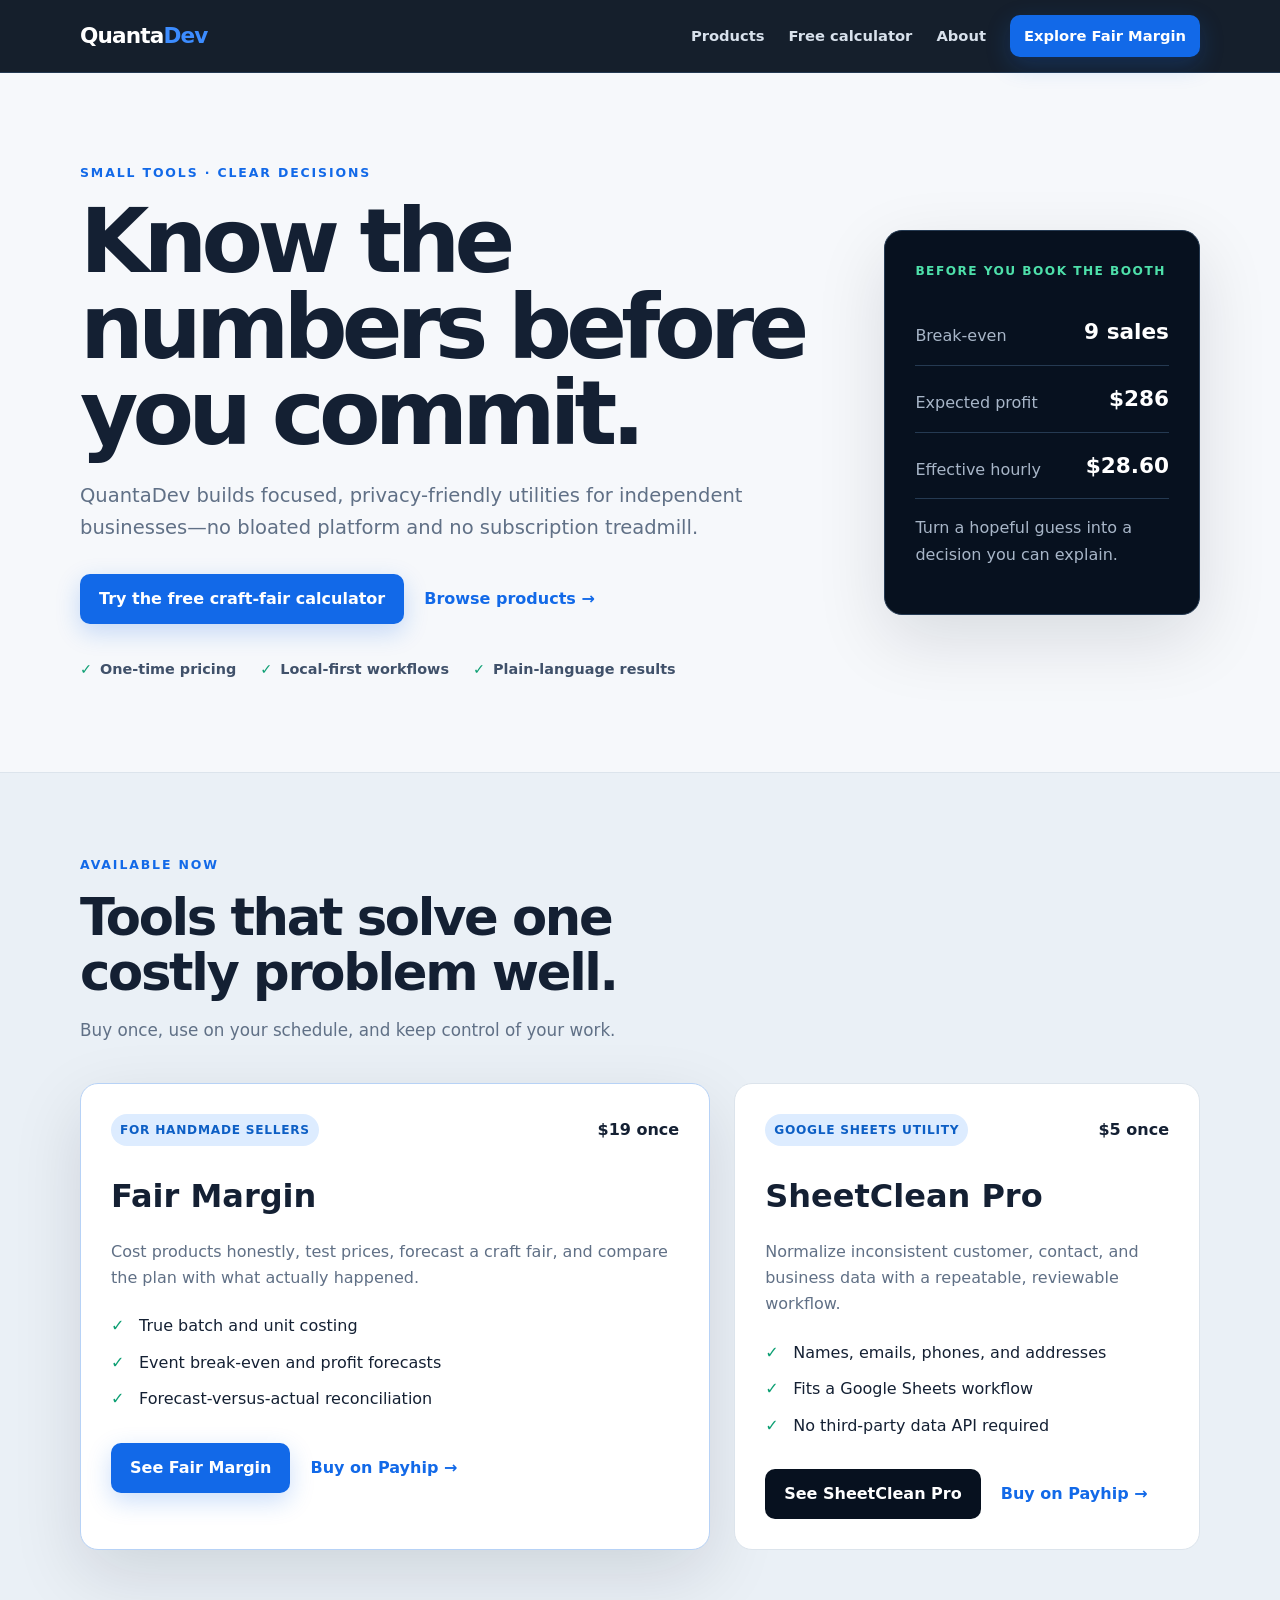
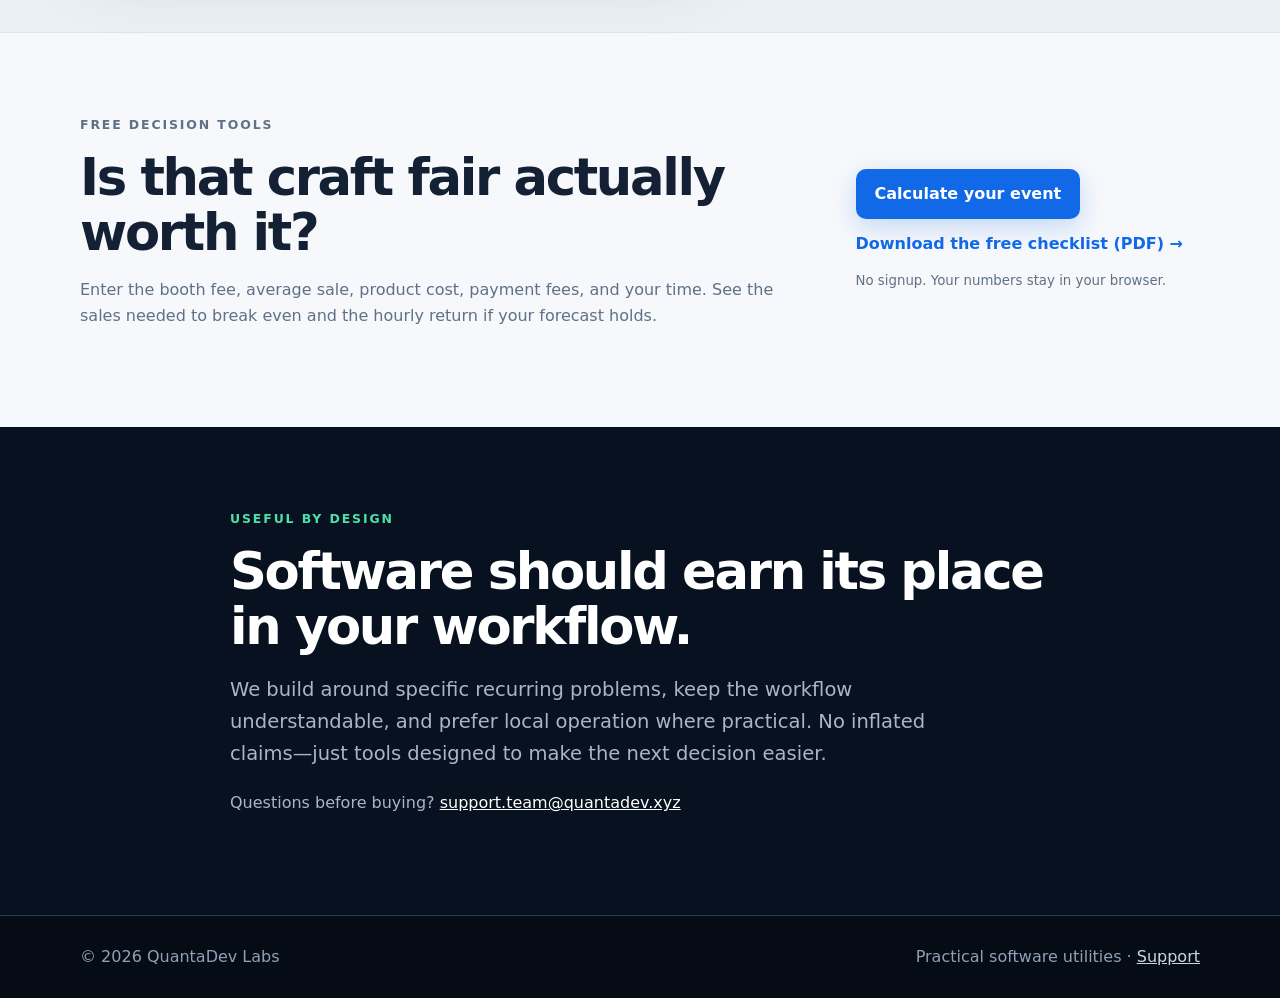
==== commit 421bad53: "Add free craft fair pre-booking checklist" ====
--- a/index.html
+++ b/index.html
@@ -26,7 +26,7 @@
       <article class="product-card product-featured"><div class="card-topline"><span class="pill">For handmade sellers</span><span class="price">$19 once</span></div><h3>Fair Margin</h3><p>Cost products honestly, test prices, forecast a craft fair, and compare the plan with what actually happened.</p><ul class="check-list"><li>True batch and unit costing</li><li>Event break-even and profit forecasts</li><li>Forecast-versus-actual reconciliation</li></ul><div class="button-row"><a class="button" href="fair-margin.html">See Fair Margin</a><a class="text-link" href="https://payhip.com/b/0EDwq" rel="noopener">Buy on Payhip →</a></div></article>
       <article class="product-card"><div class="card-topline"><span class="pill">Google Sheets utility</span><span class="price">$5 once</span></div><h3>SheetClean Pro</h3><p>Normalize inconsistent customer, contact, and business data with a repeatable, reviewable workflow.</p><ul class="check-list"><li>Names, emails, phones, and addresses</li><li>Fits a Google Sheets workflow</li><li>No third-party data API required</li></ul><div class="button-row"><a class="button button-secondary" href="sheetclean-pro.html">See SheetClean Pro</a><a class="text-link" href="https://payhip.com/b/Xvz1y" rel="noopener">Buy on Payhip →</a></div></article>
     </div></div></section>
-    <section class="section shell"><div class="split-callout"><div><p class="eyebrow">Free decision tool</p><h2>Is that craft fair actually worth it?</h2><p>Enter the booth fee, average sale, product cost, payment fees, and your time. See the sales needed to break even and the hourly return if your forecast holds.</p></div><div class="callout-action"><a class="button" href="craft-fair-calculator.html">Calculate your event</a><small>No signup. Your numbers stay in your browser.</small></div></div></section>
+    <section class="section shell"><div class="split-callout"><div><p class="eyebrow">Free decision tools</p><h2>Is that craft fair actually worth it?</h2><p>Enter the booth fee, average sale, product cost, payment fees, and your time. See the sales needed to break even and the hourly return if your forecast holds.</p></div><div class="callout-action"><a class="button" href="craft-fair-calculator.html">Calculate your event</a><a class="text-link" href="craft-fair-prebooking-checklist.pdf" download>Download the free checklist (PDF) →</a><small>No signup. Your numbers stay in your browser.</small></div></div></section>
     <section class="section section-dark" id="about"><div class="shell narrow"><p class="eyebrow">Useful by design</p><h2>Software should earn its place in your workflow.</h2><p class="lede">We build around specific recurring problems, keep the workflow understandable, and prefer local operation where practical. No inflated claims—just tools designed to make the next decision easier.</p><p>Questions before buying? <a href="mailto:support.team@quantadev.xyz">support.team@quantadev.xyz</a></p></div></section>
   </main>
   <footer class="site-footer"><div class="shell footer-row"><span>© 2026 QuantaDev Labs</span><span>Practical software utilities · <a href="mailto:support.team@quantadev.xyz">Support</a></span></div></footer>
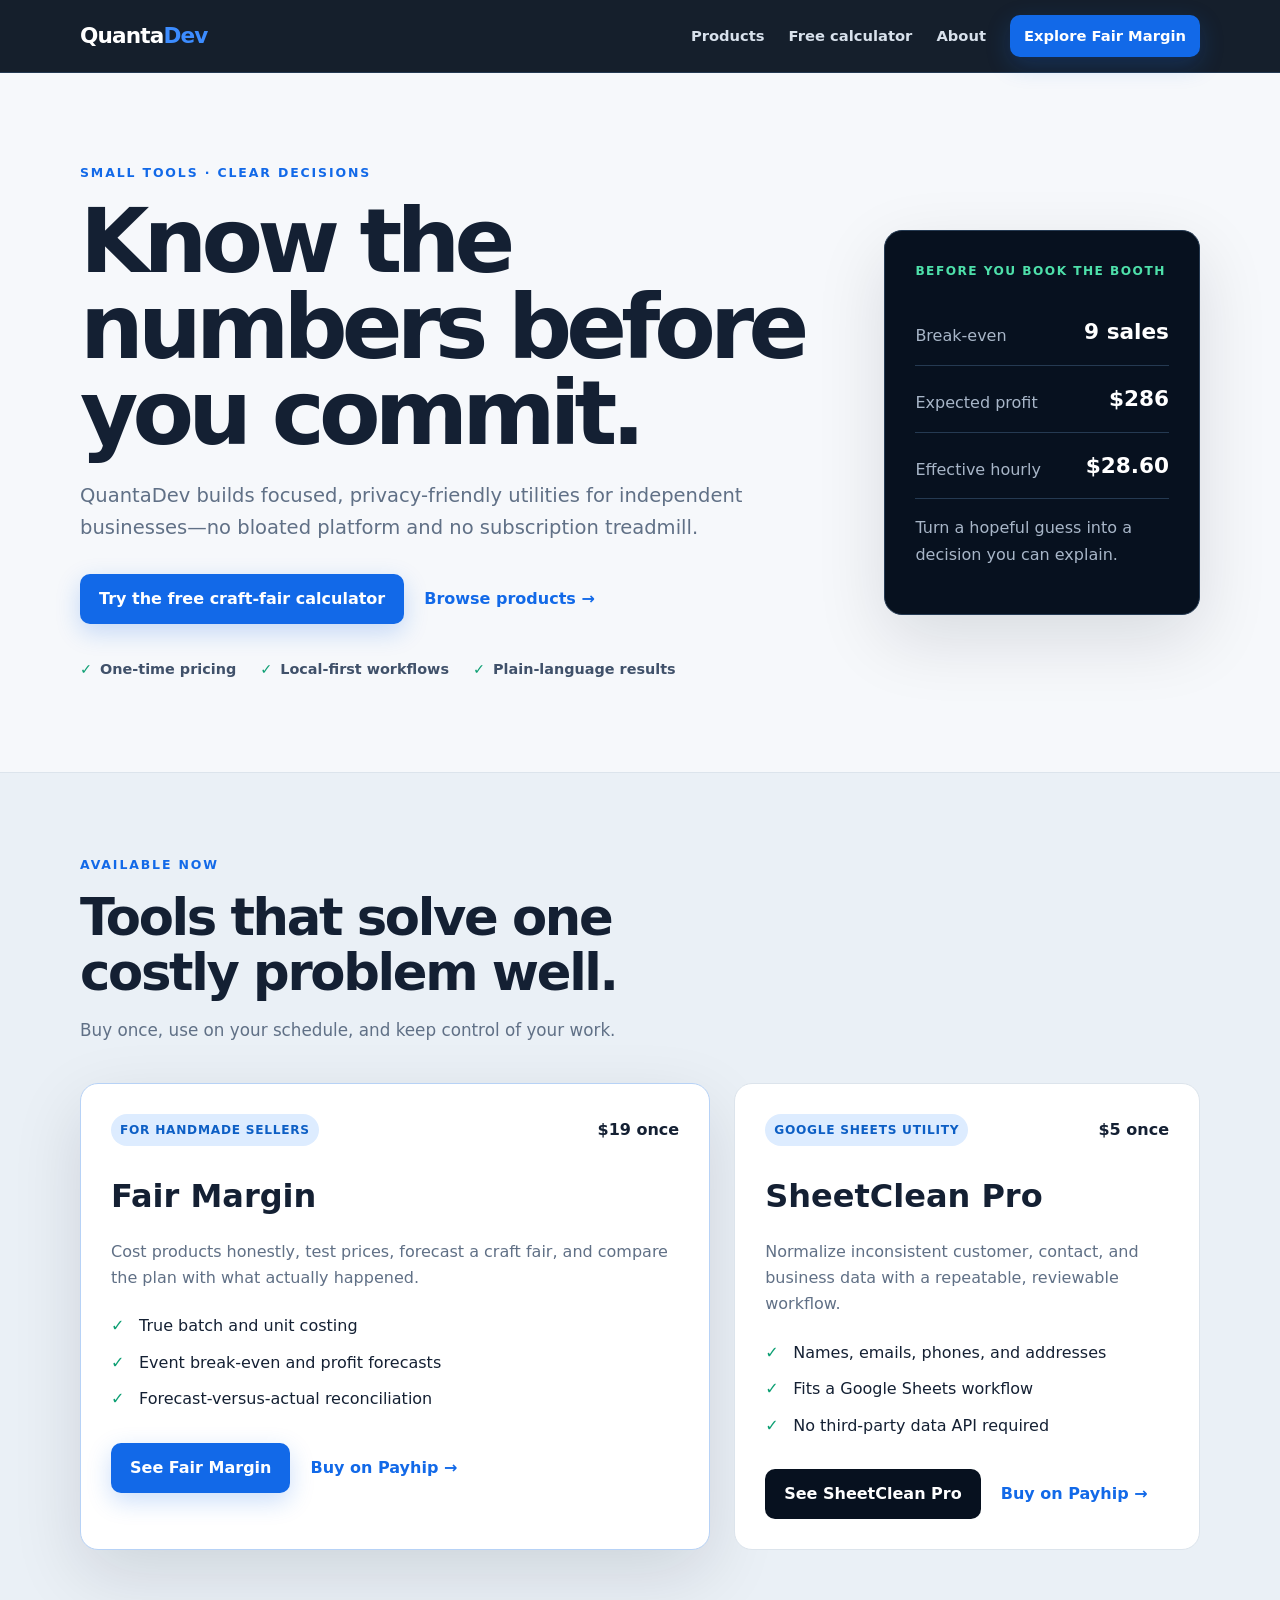
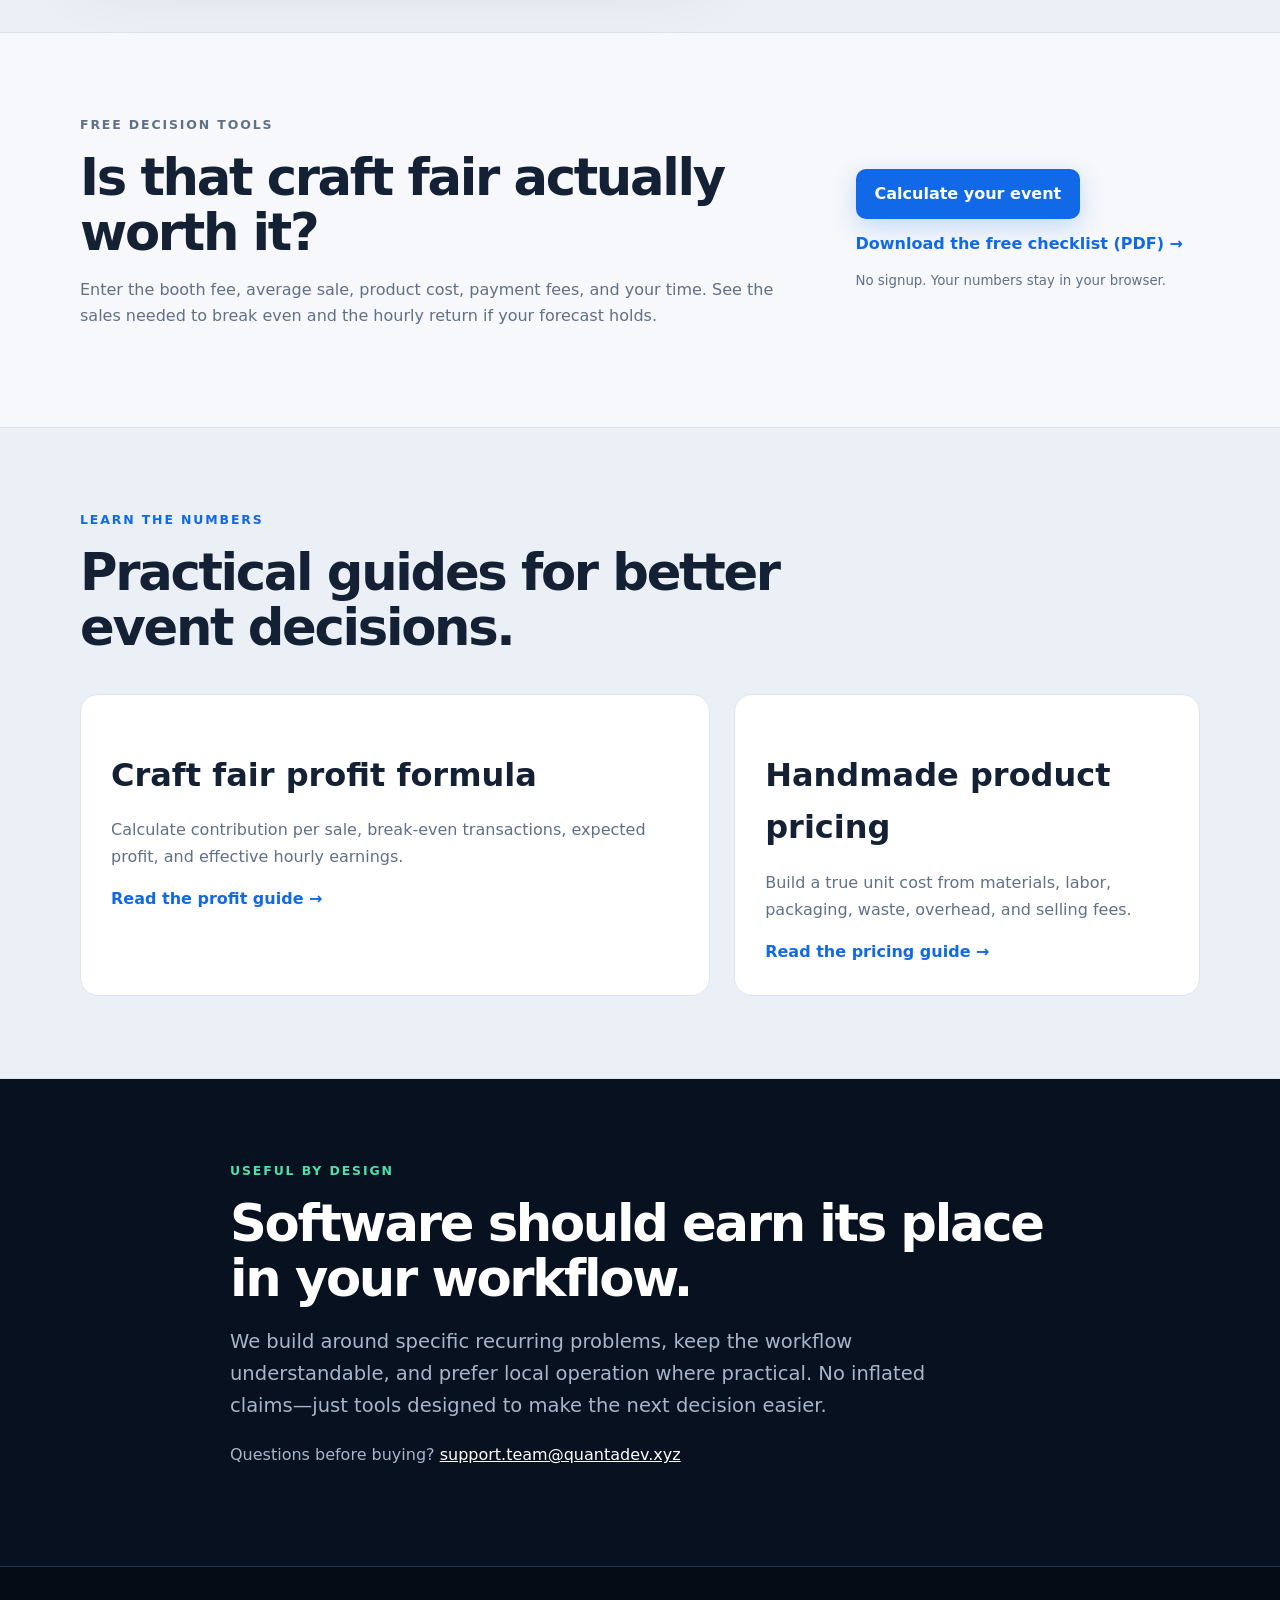
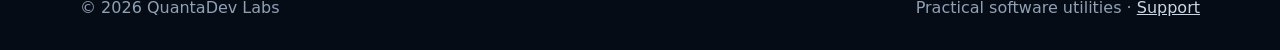
==== commit 041c5f40: "Add craft fair SEO guides" ====
--- a/index.html
+++ b/index.html
@@ -27,6 +27,7 @@
       <article class="product-card"><div class="card-topline"><span class="pill">Google Sheets utility</span><span class="price">$5 once</span></div><h3>SheetClean Pro</h3><p>Normalize inconsistent customer, contact, and business data with a repeatable, reviewable workflow.</p><ul class="check-list"><li>Names, emails, phones, and addresses</li><li>Fits a Google Sheets workflow</li><li>No third-party data API required</li></ul><div class="button-row"><a class="button button-secondary" href="sheetclean-pro.html">See SheetClean Pro</a><a class="text-link" href="https://payhip.com/b/Xvz1y" rel="noopener">Buy on Payhip →</a></div></article>
     </div></div></section>
     <section class="section shell"><div class="split-callout"><div><p class="eyebrow">Free decision tools</p><h2>Is that craft fair actually worth it?</h2><p>Enter the booth fee, average sale, product cost, payment fees, and your time. See the sales needed to break even and the hourly return if your forecast holds.</p></div><div class="callout-action"><a class="button" href="craft-fair-calculator.html">Calculate your event</a><a class="text-link" href="craft-fair-prebooking-checklist.pdf" download>Download the free checklist (PDF) →</a><small>No signup. Your numbers stay in your browser.</small></div></div></section>
+    <section class="section section-tint"><div class="shell"><p class="eyebrow">Learn the numbers</p><div class="section-heading"><h2>Practical guides for better event decisions.</h2></div><div class="product-grid"><article class="product-card"><h3>Craft fair profit formula</h3><p>Calculate contribution per sale, break-even transactions, expected profit, and effective hourly earnings.</p><a class="text-link" href="craft-fair-profit-guide.html">Read the profit guide →</a></article><article class="product-card"><h3>Handmade product pricing</h3><p>Build a true unit cost from materials, labor, packaging, waste, overhead, and selling fees.</p><a class="text-link" href="handmade-pricing-guide.html">Read the pricing guide →</a></article></div></div></section>
     <section class="section section-dark" id="about"><div class="shell narrow"><p class="eyebrow">Useful by design</p><h2>Software should earn its place in your workflow.</h2><p class="lede">We build around specific recurring problems, keep the workflow understandable, and prefer local operation where practical. No inflated claims—just tools designed to make the next decision easier.</p><p>Questions before buying? <a href="mailto:support.team@quantadev.xyz">support.team@quantadev.xyz</a></p></div></section>
   </main>
   <footer class="site-footer"><div class="shell footer-row"><span>© 2026 QuantaDev Labs</span><span>Practical software utilities · <a href="mailto:support.team@quantadev.xyz">Support</a></span></div></footer>
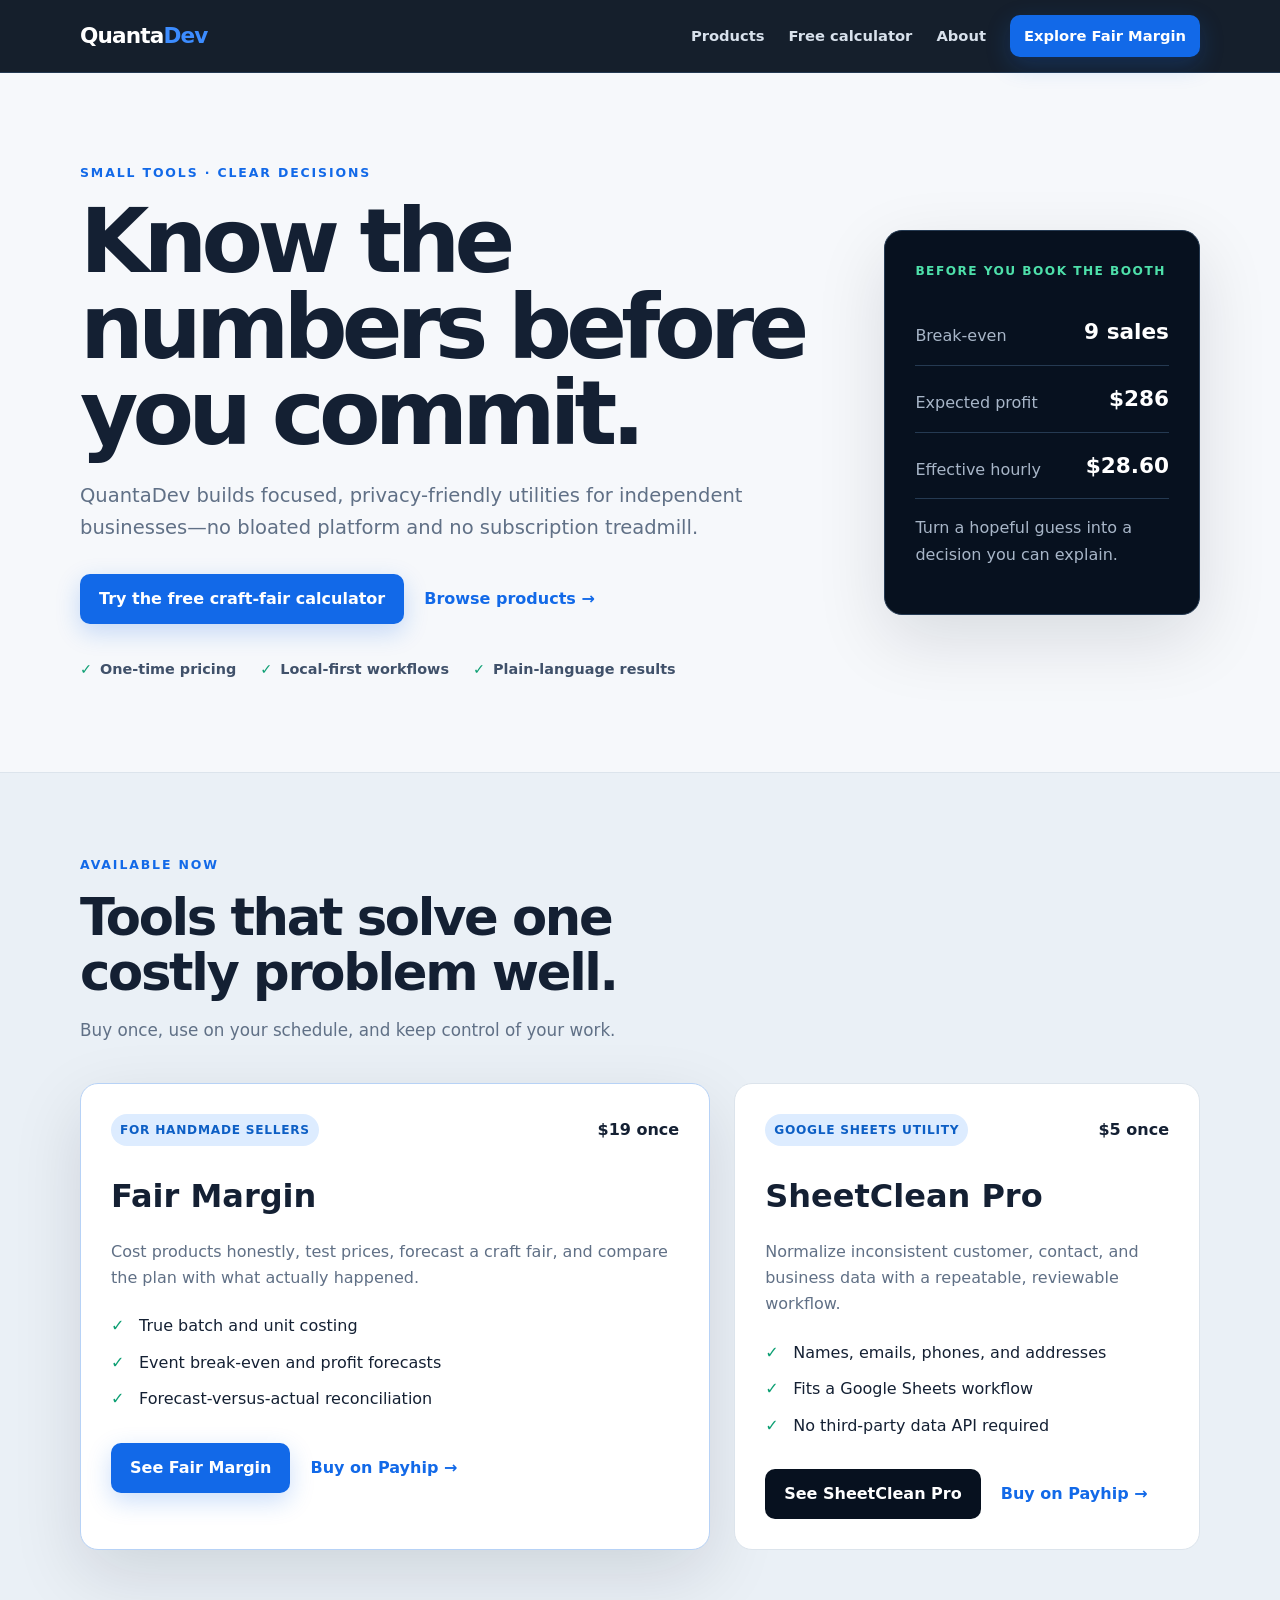
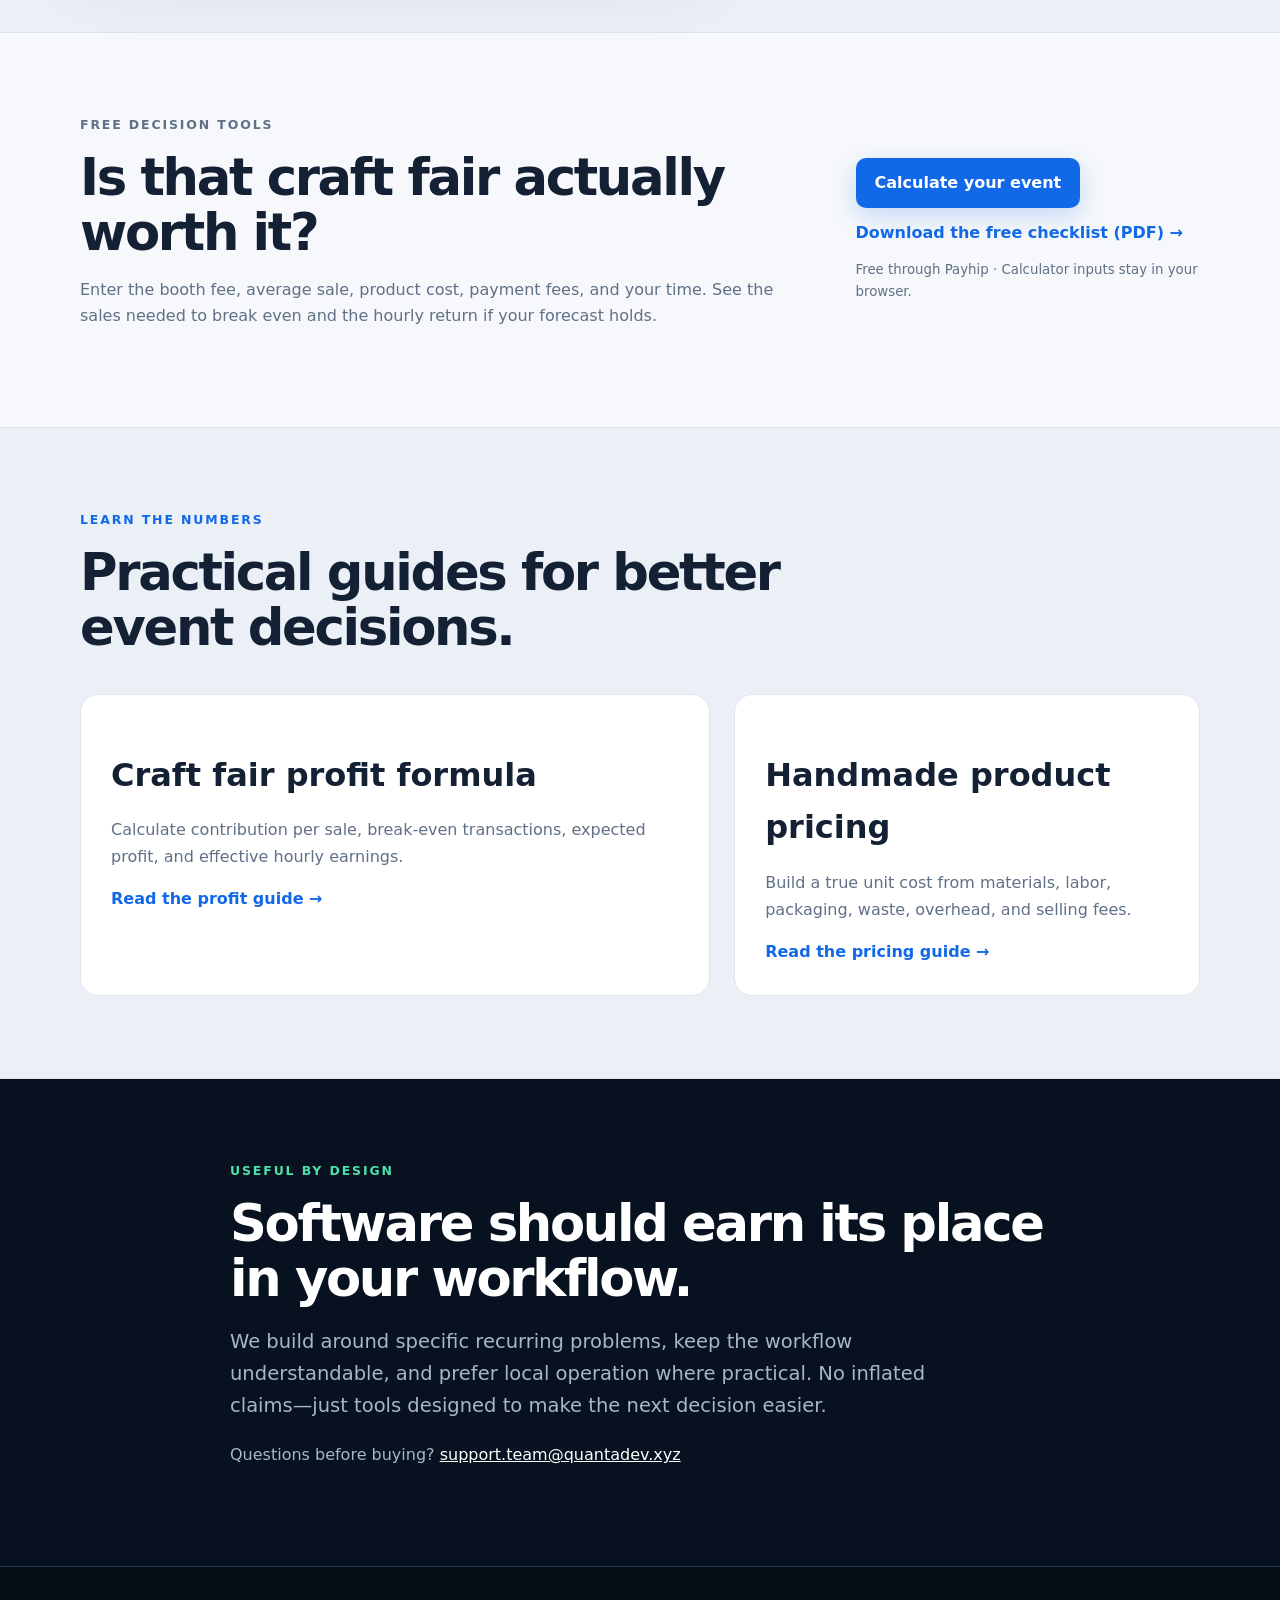
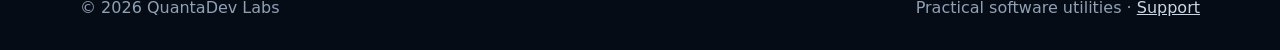
==== commit 821834fd: "Route checklist downloads through Payhip" ====
--- a/index.html
+++ b/index.html
@@ -13,7 +13,7 @@
   <meta name="theme-color" content="#07111f">
   <link rel="stylesheet" href="styles.css">
   <script type="application/ld+json">{"@context":"https://schema.org","@type":"Organization","name":"QuantaDev Labs","url":"https://www.quantadev.xyz/","email":"support.team@quantadev.xyz"}</script>
-</head>
+<script src="analytics.js" defer></script></head>
 <body>
   <a class="skip-link" href="#main">Skip to content</a>
   <header class="site-header"><div class="shell nav-wrap"><a class="brand" href="index.html" aria-label="QuantaDev Labs home">Quanta<span>Dev</span></a><nav aria-label="Main navigation"><a href="#products">Products</a><a href="craft-fair-calculator.html">Free calculator</a><a href="#about">About</a><a class="button button-small" href="fair-margin.html">Explore Fair Margin</a></nav></div></header>
@@ -23,10 +23,10 @@
       <aside class="hero-card" aria-label="Example craft fair result"><div class="result-kicker">Before you book the booth</div><div class="hero-metric"><span>Break-even</span><strong>9 sales</strong></div><div class="hero-metric"><span>Expected profit</span><strong>$286</strong></div><div class="hero-metric"><span>Effective hourly</span><strong>$28.60</strong></div><p>Turn a hopeful guess into a decision you can explain.</p></aside>
     </section>
     <section class="section section-tint" id="products"><div class="shell"><p class="eyebrow">Available now</p><div class="section-heading"><h2>Tools that solve one costly problem well.</h2><p>Buy once, use on your schedule, and keep control of your work.</p></div><div class="product-grid">
-      <article class="product-card product-featured"><div class="card-topline"><span class="pill">For handmade sellers</span><span class="price">$19 once</span></div><h3>Fair Margin</h3><p>Cost products honestly, test prices, forecast a craft fair, and compare the plan with what actually happened.</p><ul class="check-list"><li>True batch and unit costing</li><li>Event break-even and profit forecasts</li><li>Forecast-versus-actual reconciliation</li></ul><div class="button-row"><a class="button" href="fair-margin.html">See Fair Margin</a><a class="text-link" href="https://payhip.com/b/0EDwq" rel="noopener">Buy on Payhip →</a></div></article>
-      <article class="product-card"><div class="card-topline"><span class="pill">Google Sheets utility</span><span class="price">$5 once</span></div><h3>SheetClean Pro</h3><p>Normalize inconsistent customer, contact, and business data with a repeatable, reviewable workflow.</p><ul class="check-list"><li>Names, emails, phones, and addresses</li><li>Fits a Google Sheets workflow</li><li>No third-party data API required</li></ul><div class="button-row"><a class="button button-secondary" href="sheetclean-pro.html">See SheetClean Pro</a><a class="text-link" href="https://payhip.com/b/Xvz1y" rel="noopener">Buy on Payhip →</a></div></article>
+      <article class="product-card product-featured"><div class="card-topline"><span class="pill">For handmade sellers</span><span class="price">$19 once</span></div><h3>Fair Margin</h3><p>Cost products honestly, test prices, forecast a craft fair, and compare the plan with what actually happened.</p><ul class="check-list"><li>True batch and unit costing</li><li>Event break-even and profit forecasts</li><li>Forecast-versus-actual reconciliation</li></ul><div class="button-row"><a class="button" href="fair-margin.html">See Fair Margin</a><a class="text-link" href="https://payhip.com/b/0EDwq?utm_source=quantadev&amp;utm_medium=website&amp;utm_campaign=craft_fair_funnel&amp;utm_content=homepage_product_card" rel="noopener" data-track="payhip_click" data-placement="homepage_product_card">Buy on Payhip →</a></div></article>
+      <article class="product-card"><div class="card-topline"><span class="pill">Google Sheets utility</span><span class="price">$5 once</span></div><h3>SheetClean Pro</h3><p>Normalize inconsistent customer, contact, and business data with a repeatable, reviewable workflow.</p><ul class="check-list"><li>Names, emails, phones, and addresses</li><li>Fits a Google Sheets workflow</li><li>No third-party data API required</li></ul><div class="button-row"><a class="button button-secondary" href="sheetclean-pro.html">See SheetClean Pro</a><a class="text-link" href="https://payhip.com/b/Xvz1y?utm_source=quantadev&amp;utm_medium=website&amp;utm_campaign=sheetclean_funnel&amp;utm_content=homepage_product_card" rel="noopener" data-track="payhip_click" data-placement="homepage_sheetclean_card">Buy on Payhip →</a></div></article>
     </div></div></section>
-    <section class="section shell"><div class="split-callout"><div><p class="eyebrow">Free decision tools</p><h2>Is that craft fair actually worth it?</h2><p>Enter the booth fee, average sale, product cost, payment fees, and your time. See the sales needed to break even and the hourly return if your forecast holds.</p></div><div class="callout-action"><a class="button" href="craft-fair-calculator.html">Calculate your event</a><a class="text-link" href="craft-fair-prebooking-checklist.pdf" download>Download the free checklist (PDF) →</a><small>No signup. Your numbers stay in your browser.</small></div></div></section>
+    <section class="section shell"><div class="split-callout"><div><p class="eyebrow">Free decision tools</p><h2>Is that craft fair actually worth it?</h2><p>Enter the booth fee, average sale, product cost, payment fees, and your time. See the sales needed to break even and the hourly return if your forecast holds.</p></div><div class="callout-action"><a class="button" href="craft-fair-calculator.html">Calculate your event</a><a class="text-link" href="https://payhip.com/b/nqw56?utm_source=quantadev&amp;utm_medium=website&amp;utm_campaign=craft_fair_funnel&amp;utm_content=homepage_callout" rel="noopener" data-track="lead_magnet_click" data-placement="homepage_callout">Download the free checklist (PDF) →</a><small>Free through Payhip · Calculator inputs stay in your browser.</small></div></div></section>
     <section class="section section-tint"><div class="shell"><p class="eyebrow">Learn the numbers</p><div class="section-heading"><h2>Practical guides for better event decisions.</h2></div><div class="product-grid"><article class="product-card"><h3>Craft fair profit formula</h3><p>Calculate contribution per sale, break-even transactions, expected profit, and effective hourly earnings.</p><a class="text-link" href="craft-fair-profit-guide.html">Read the profit guide →</a></article><article class="product-card"><h3>Handmade product pricing</h3><p>Build a true unit cost from materials, labor, packaging, waste, overhead, and selling fees.</p><a class="text-link" href="handmade-pricing-guide.html">Read the pricing guide →</a></article></div></div></section>
     <section class="section section-dark" id="about"><div class="shell narrow"><p class="eyebrow">Useful by design</p><h2>Software should earn its place in your workflow.</h2><p class="lede">We build around specific recurring problems, keep the workflow understandable, and prefer local operation where practical. No inflated claims—just tools designed to make the next decision easier.</p><p>Questions before buying? <a href="mailto:support.team@quantadev.xyz">support.team@quantadev.xyz</a></p></div></section>
   </main>
